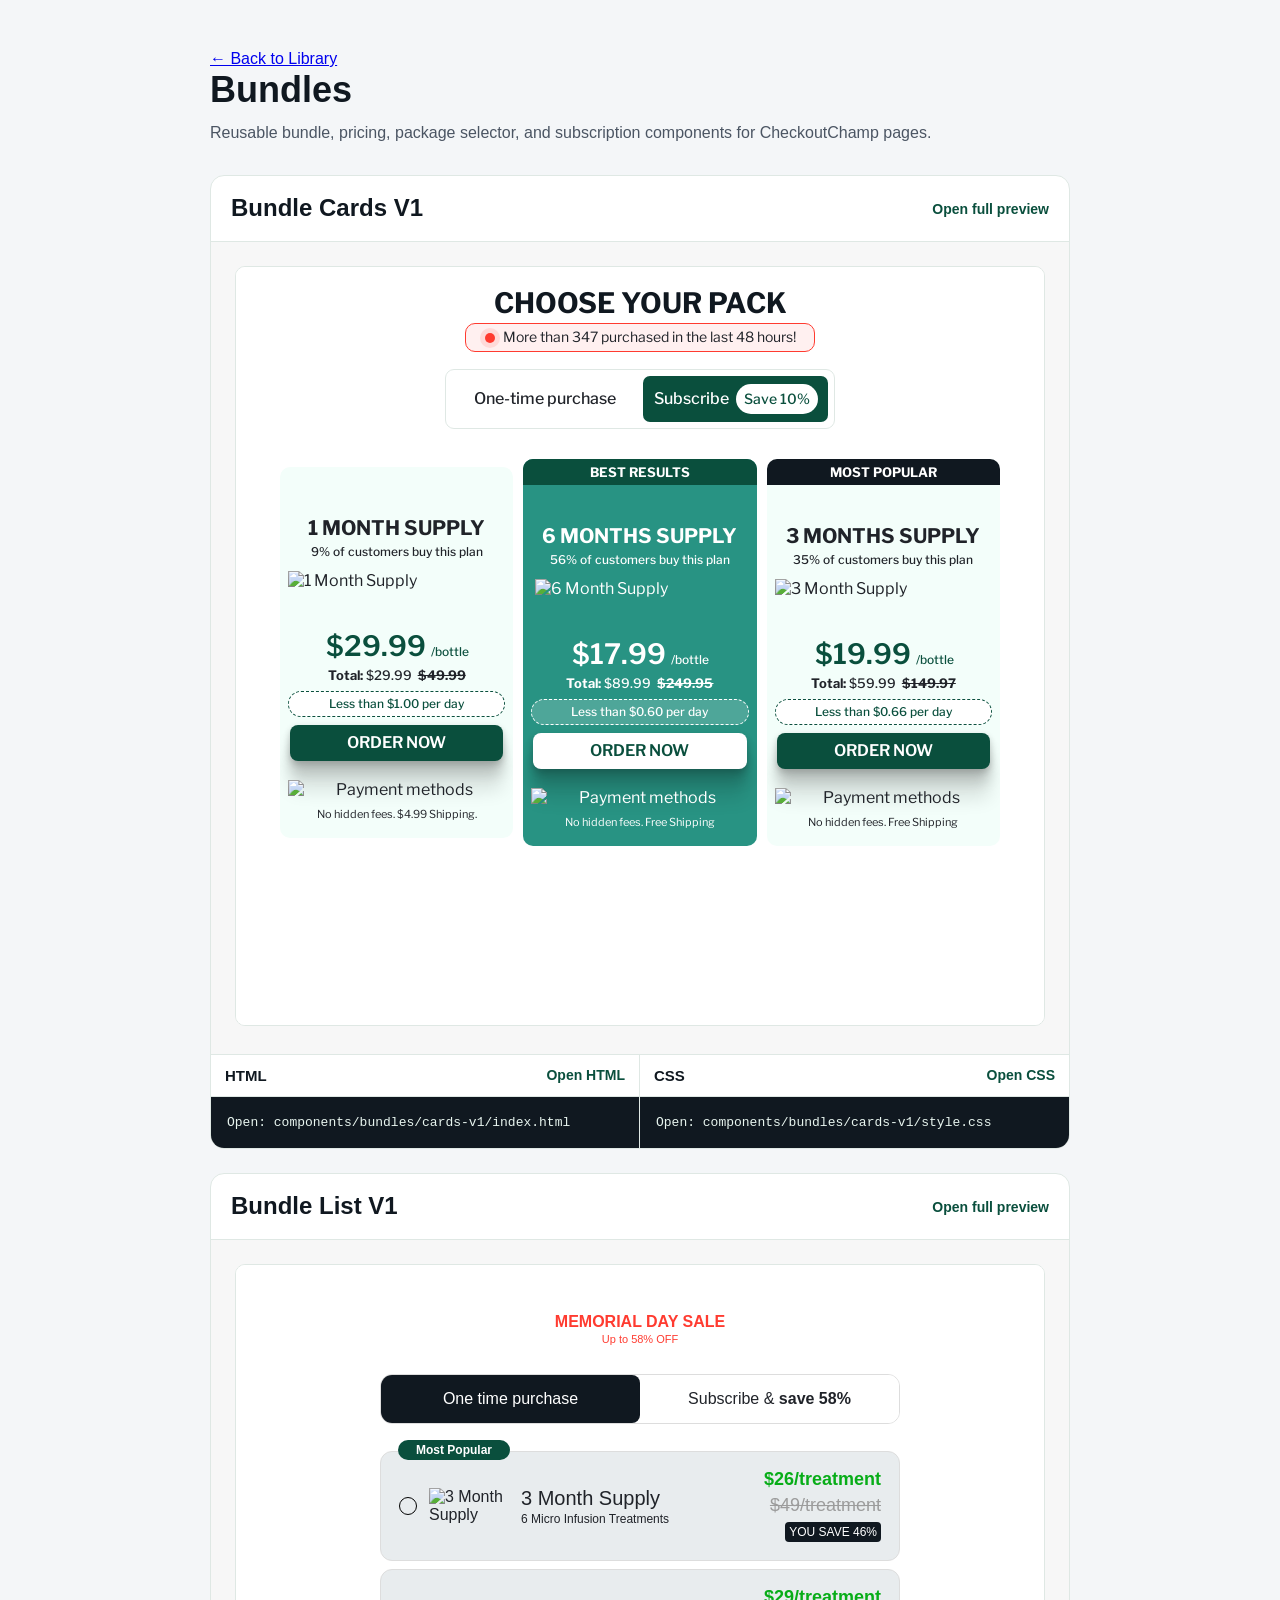
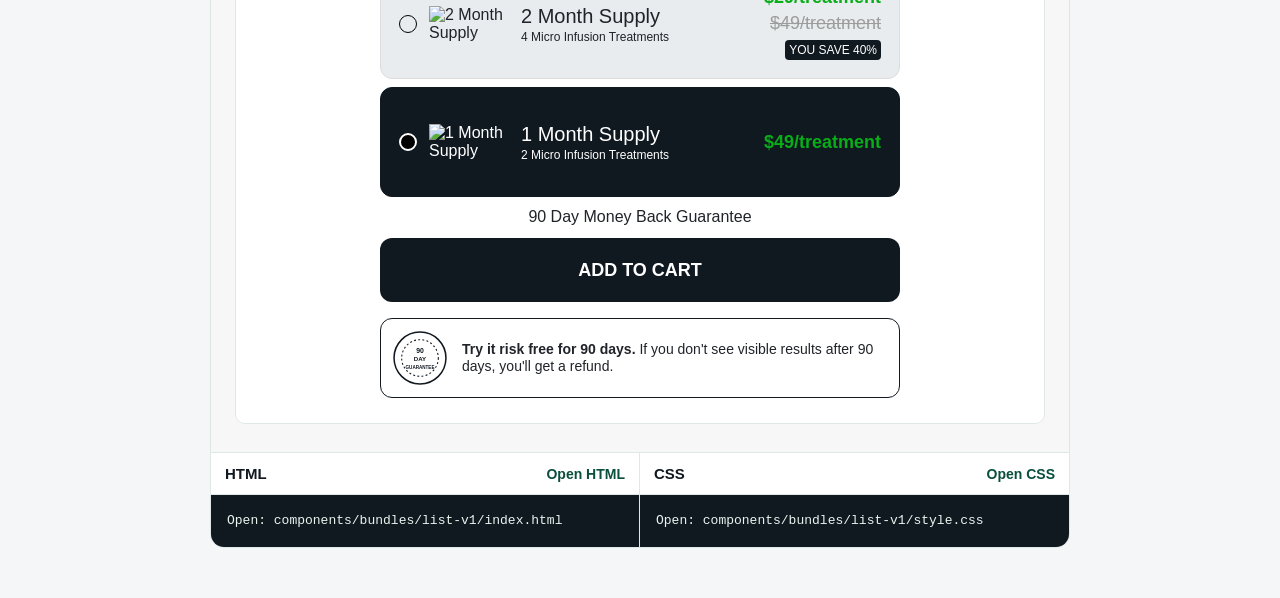
==== components/bundles/index.html @ 63673287 "Add bundles category page" ====
<!DOCTYPE html>
<html lang="en">
<head>
  <meta charset="UTF-8" />
  <meta name="viewport" content="width=device-width, initial-scale=1.0" />

  <title>Bundles | CheckoutChamp Section Library</title>

  <link rel="stylesheet" href="../../global/base.css" />
  <link rel="stylesheet" href="../../global/preview.css" />
  <link rel="stylesheet" href="../../palettes/palette-01.css" />

  <style>
    .component-preview__iframe {
      width: 100%;
      min-height: 760px;
      border: 1px solid #dfe8e4;
      border-radius: 10px;
      background: #ffffff;
    }

    @media screen and (max-width: 767px) {
      .component-preview__iframe {
        min-height: 820px;
      }
    }
  </style>
</head>

<body>
  <main class="library">
    <header class="library__header">
      <a class="library-back" href="../../index.html">← Back to Library</a>
      <h1>Bundles</h1>
      <p>Reusable bundle, pricing, package selector, and subscription components for CheckoutChamp pages.</p>
    </header>

    <section class="component-preview">
      <div class="component-preview__head">
        <h2>Bundle Cards V1</h2>
        <a class="component-preview__open" href="./cards-v1/">Open full preview</a>
      </div>

      <div class="component-preview__render">
        <iframe
          class="component-preview__iframe"
          src="./cards-v1/"
          title="Bundle Cards V1 Preview"
        ></iframe>
      </div>

      <div class="component-code-grid">
        <div class="component-code-box">
          <div class="component-code-box__top">
            <h3>HTML</h3>
            <a class="component-preview__open" href="./cards-v1/index.html" target="_blank">Open HTML</a>
          </div>

          <pre><code>Open: components/bundles/cards-v1/index.html</code></pre>
        </div>

        <div class="component-code-box">
          <div class="component-code-box__top">
            <h3>CSS</h3>
            <a class="component-preview__open" href="./cards-v1/style.css" target="_blank">Open CSS</a>
          </div>

          <pre><code>Open: components/bundles/cards-v1/style.css</code></pre>
        </div>
      </div>
    </section>

    <section class="component-preview">
      <div class="component-preview__head">
        <h2>Bundle List V1</h2>
        <a class="component-preview__open" href="./list-v1/">Open full preview</a>
      </div>

      <div class="component-preview__render">
        <iframe
          class="component-preview__iframe"
          src="./list-v1/"
          title="Bundle List V1 Preview"
        ></iframe>
      </div>

      <div class="component-code-grid">
        <div class="component-code-box">
          <div class="component-code-box__top">
            <h3>HTML</h3>
            <a class="component-preview__open" href="./list-v1/index.html" target="_blank">Open HTML</a>
          </div>

          <pre><code>Open: components/bundles/list-v1/index.html</code></pre>
        </div>

        <div class="component-code-box">
          <div class="component-code-box__top">
            <h3>CSS</h3>
            <a class="component-preview__open" href="./list-v1/style.css" target="_blank">Open CSS</a>
          </div>

          <pre><code>Open: components/bundles/list-v1/style.css</code></pre>
        </div>
      </div>
    </section>
  </main>

  <script src="../../global/preview.js"></script>
</body>
</html>
---- global/base.css ----
:root {
  --coc-font-main: "Libre Franklin", Arial, sans-serif;
  --coc-font-secondary: "DM Sans", Arial, sans-serif;

  --coc-color-primary: #0a4f3d;
  --coc-color-secondary: #f3fefa;
  --coc-color-accent: #289383;

  --coc-color-text: #202329;
  --coc-color-heading: #101820;
  --coc-color-muted: #4b5563;
  --coc-color-border: #dfe8e4;

  --coc-color-white: #ffffff;
  --coc-color-black: #000000;
  --coc-color-off-white: #f8fffc;
  --coc-color-danger: #ff3b30;
  --coc-color-success: #08ad18;

  --coc-page-bg: var(--coc-color-white);
  --coc-section-bg: var(--coc-color-secondary);
  --coc-card-bg: var(--coc-color-white);

  --coc-btn-bg: var(--coc-color-primary);
  --coc-btn-text: var(--coc-color-white);

  --coc-container: 1200px;

  --coc-radius-sm: 8px;
  --coc-radius-md: 12px;
  --coc-radius-lg: 16px;
}

* {
  box-sizing: border-box;
}

html,
body {
  width: 100%;
  margin: 0;
  padding: 0;
}

body {
  font-family: var(--coc-font-main);
  color: var(--coc-color-text);
  background: var(--coc-page-bg);
}

img,
video,
svg {
  max-width: 100%;
}

img,
video {
  display: block;
  height: auto;
}

button,
input,
select,
textarea {
  font-family: inherit;
}

button {
  cursor: pointer;
}

.coc-container {
  width: 100%;
  max-width: var(--coc-container);
  margin: 0 auto;
  padding: 0 20px;
}
---- global/preview.css ----
* {
  box-sizing: border-box;
}

body {
  margin: 0;
  background: #f4f6f8;
  color: #101820;
  font-family: Arial, sans-serif;
}

.library {
  width: 100%;
  max-width: 900px;
  margin: 0 auto;
  padding: 50px 20px;
}

.library__header {
  margin-bottom: 30px;
}

.library h1 {
  font-size: 36px;
  line-height: 1.2;
  margin: 0 0 10px;
}

.library p {
  font-size: 16px;
  line-height: 1.5;
  color: #4b5563;
  margin: 0;
}

.library-group {
  background: #ffffff;
  border: 1px solid #dfe8e4;
  border-radius: 14px;
  padding: 24px;
}

.library-group h2 {
  font-size: 24px;
  margin: 0 0 18px;
}

.library-card {
  display: block;
  border: 1px solid #dfe8e4;
  border-radius: 10px;
  background: #ffffff;
  color: #0a4f3d;
  text-decoration: none;
  margin-bottom: 12px;
  padding: 16px;
}

.library-card:hover {
  background: #f3fefa;
}

.library-card strong {
  display: block;
  font-size: 18px;
  font-weight: 700;
}

.library-card span {
  display: block;
  color: #4b5563;
  font-size: 14px;
  font-weight: 400;
  margin-top: 4px;
}


---

## Add this to bottom of `global/preview.css`

```css
.library-back {
  display: inline-block;
  color: #0a4f3d;
  font-size: 14px;
  font-weight: 700;
  text-decoration: none;
  margin-bottom: 16px;
}

.component-preview {
  width: 100%;
  background: #ffffff;
  border: 1px solid #dfe8e4;
  border-radius: 14px;
  margin-top: 24px;
  overflow: hidden;
}

.component-preview__head {
  display: flex;
  align-items: center;
  justify-content: space-between;
  gap: 16px;
  border-bottom: 1px solid #dfe8e4;
  padding: 18px 20px;
}

.component-preview__head h2 {
  margin: 0;
  color: #101820;
  font-size: 24px;
  font-weight: 700;
  line-height: 120%;
}

.component-preview__open {
  color: #0a4f3d;
  font-size: 14px;
  font-weight: 700;
  text-decoration: none;
}

.component-preview__render {
  width: 100%;
  background: #f7f7f7;
  padding: 24px;
}

.component-code-grid {
  display: grid;
  grid-template-columns: 1fr 1fr;
  gap: 0;
  border-top: 1px solid #dfe8e4;
}

.component-code-box {
  min-width: 0;
  border-right: 1px solid #dfe8e4;
  background: #101820;
}

.component-code-box:last-child {
  border-right: 0;
}

.component-code-box__top {
  display: flex;
  align-items: center;
  justify-content: space-between;
  gap: 16px;
  background: #ffffff;
  border-bottom: 1px solid #dfe8e4;
  padding: 12px 14px;
}

.component-code-box__top h3 {
  margin: 0;
  color: #101820;
  font-size: 15px;
  font-weight: 700;
}

.copy-code-btn {
  border: 0;
  border-radius: 6px;
  background: #0a4f3d;
  color: #ffffff;
  font-size: 13px;
  font-weight: 700;
  padding: 8px 10px;
  cursor: pointer;
}

.component-code-box pre {
  max-height: 420px;
  overflow: auto;
  margin: 0;
  padding: 16px;
}

.component-code-box code {
  color: #e8f5ef;
  font-family: Consolas, Monaco, "Courier New", monospace;
  font-size: 13px;
  line-height: 1.5;
  white-space: pre;
}

@media screen and (max-width: 767px) {
  .component-preview__head {
    align-items: flex-start;
    flex-direction: column;
  }

  .component-preview__render {
    padding: 16px;
  }

  .component-code-grid {
    grid-template-columns: 1fr;
  }

  .component-code-box {
    border-right: 0;
    border-bottom: 1px solid #dfe8e4;
  }

  .component-code-box:last-child {
    border-bottom: 0;
  }
}
---- palettes/palette-01.css ----
:root {
  --coc-font-main: Arial, sans-serif;
  --coc-font-secondary: Arial, sans-serif;

  --coc-color-primary: #101820;
  --coc-color-secondary: #f7f7f7;
  --coc-color-accent: #0a4f3d;

  --coc-color-text: #202329;
  --coc-color-heading: #101820;
  --coc-color-muted: #4b5563;
  --coc-color-border: #dddddd;

  --coc-color-white: #ffffff;
  --coc-color-black: #000000;
  --coc-color-off-white: #f8f8f8;
  --coc-color-danger: #ff3b30;
  --coc-color-success: #08ad18;

  --coc-page-bg: #ffffff;
  --coc-section-bg: #f7f7f7;
  --coc-card-bg: #ffffff;

  --coc-btn-bg: #101820;
  --coc-btn-text: #ffffff;

  --coc-color-notice-bg: rgba(255, 254, 221, 1);
}
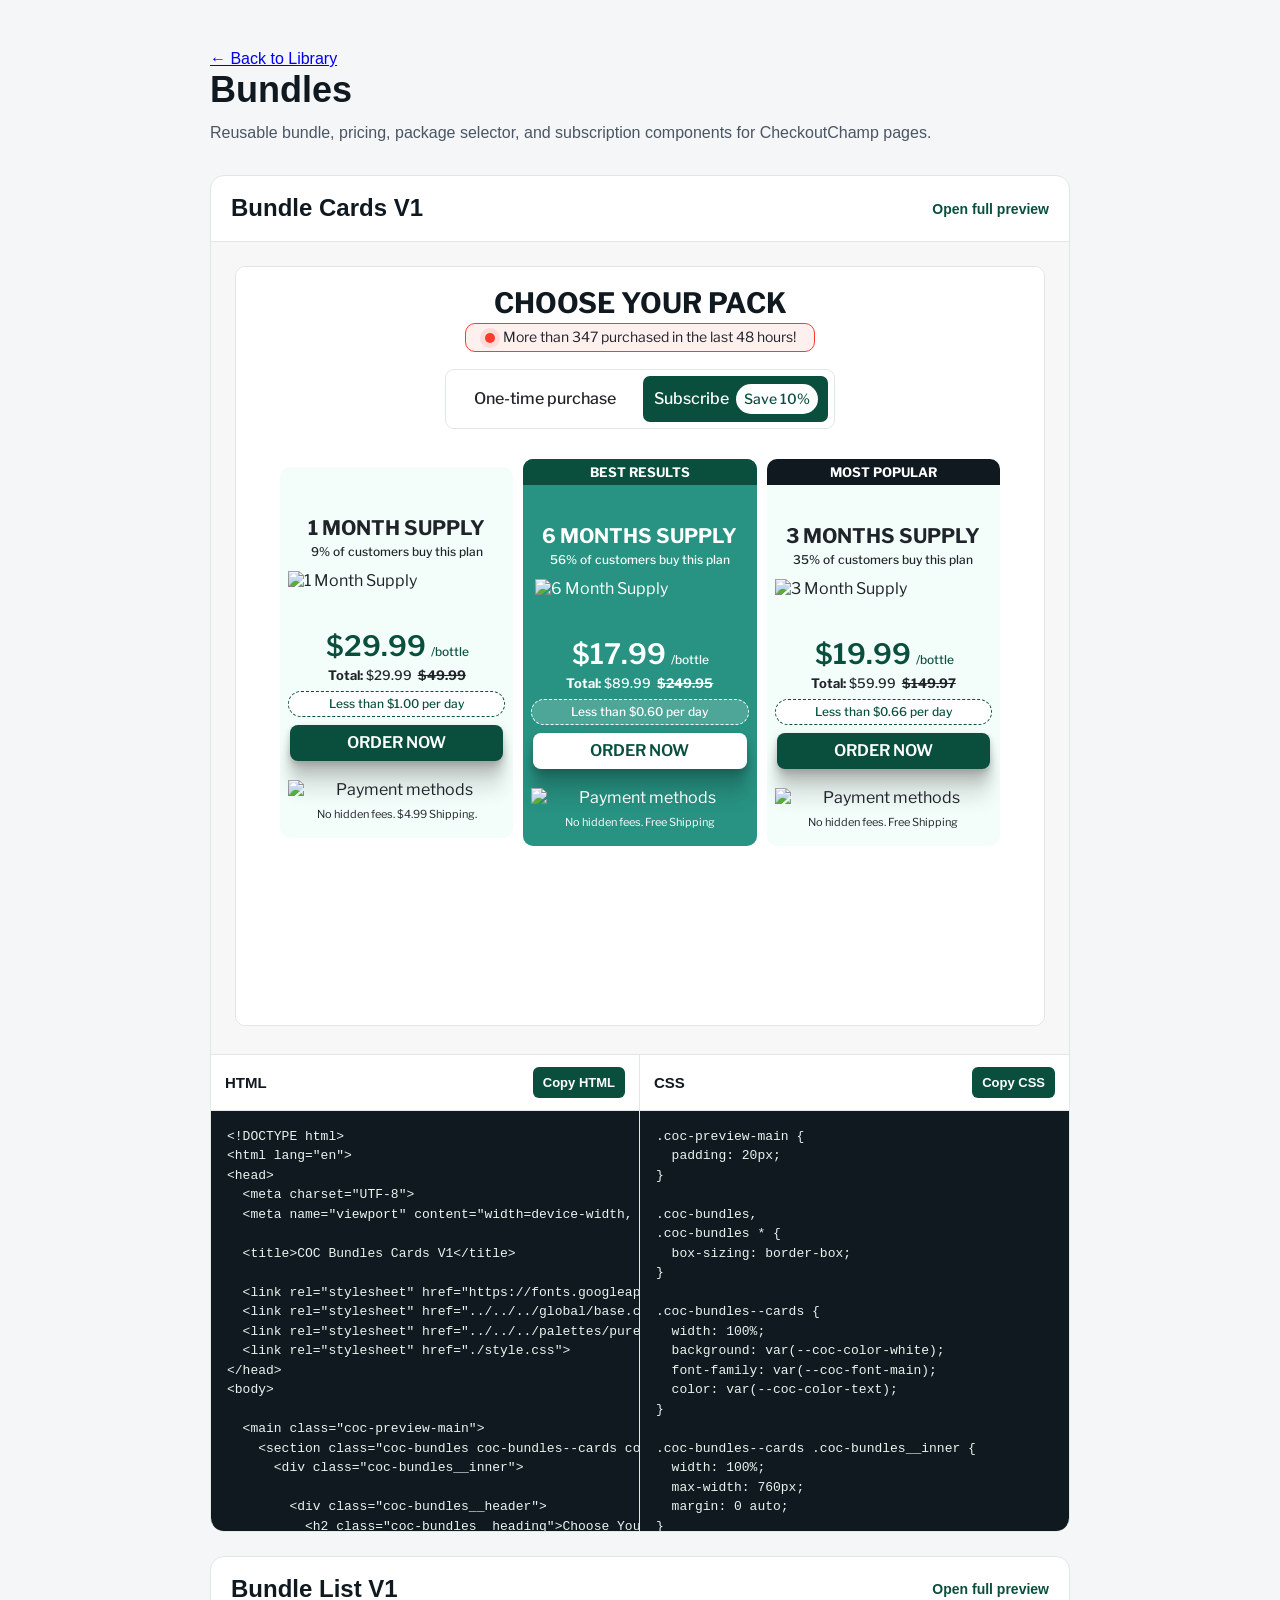
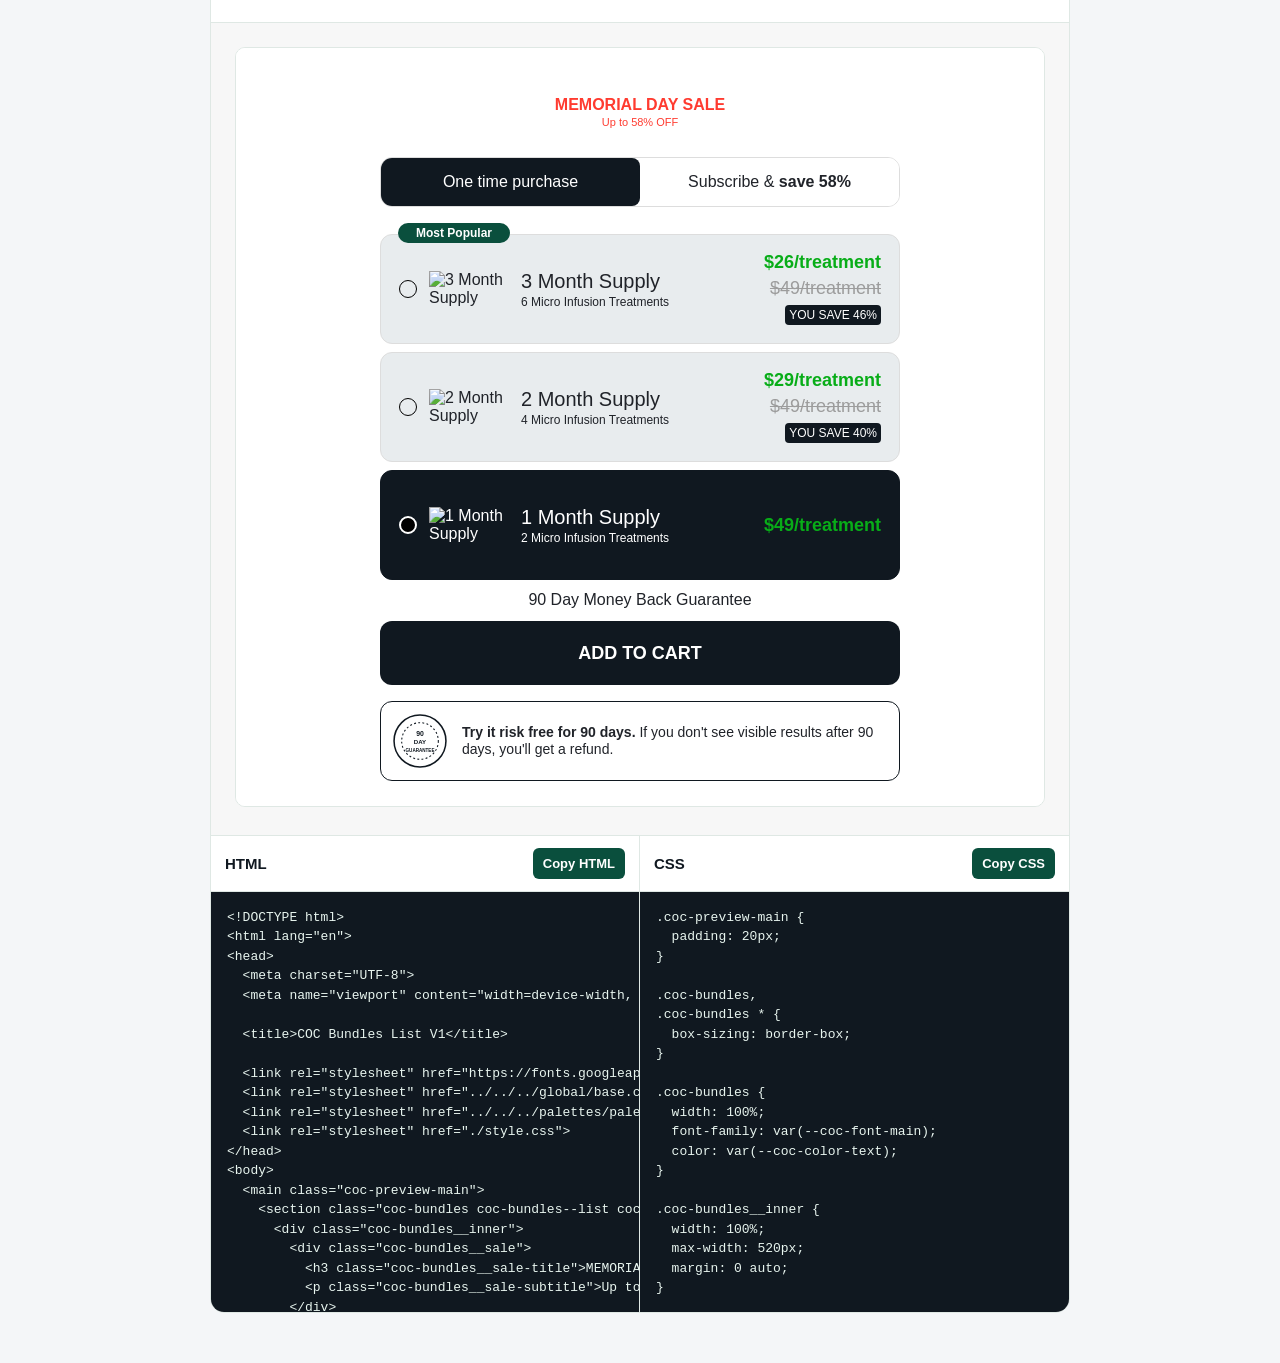
==== commit 34d4bab2: "Load component code into preview pages" ====
--- a/components/bundles/index.html
+++ b/components/bundles/index.html
@@ -49,25 +49,29 @@
         ></iframe>
       </div>
 
-      <div class="component-code-grid">
-        <div class="component-code-box">
-          <div class="component-code-box__top">
-            <h3>HTML</h3>
-            <a class="component-preview__open" href="./cards-v1/index.html" target="_blank">Open HTML</a>
-          </div>
+  <div class="component-code-grid">
+  <div class="component-code-box">
+    <div class="component-code-box__top">
+      <h3>HTML</h3>
+      <button type="button" class="copy-code-btn" data-copy-target="bundle-cards-v1-html">
+        Copy HTML
+      </button>
+    </div>
 
-          <pre><code>Open: components/bundles/cards-v1/index.html</code></pre>
-        </div>
+    <pre><code id="bundle-cards-v1-html" data-code-src="./cards-v1/index.html">Loading HTML...</code></pre>
+  </div>
 
-        <div class="component-code-box">
-          <div class="component-code-box__top">
-            <h3>CSS</h3>
-            <a class="component-preview__open" href="./cards-v1/style.css" target="_blank">Open CSS</a>
-          </div>
+  <div class="component-code-box">
+    <div class="component-code-box__top">
+      <h3>CSS</h3>
+      <button type="button" class="copy-code-btn" data-copy-target="bundle-cards-v1-css">
+        Copy CSS
+      </button>
+    </div>
 
-          <pre><code>Open: components/bundles/cards-v1/style.css</code></pre>
-        </div>
-      </div>
+    <pre><code id="bundle-cards-v1-css" data-code-src="./cards-v1/style.css">Loading CSS...</code></pre>
+  </div>
+</div>
     </section>
 
     <section class="component-preview">
@@ -84,25 +88,29 @@
         ></iframe>
       </div>
 
-      <div class="component-code-grid">
-        <div class="component-code-box">
-          <div class="component-code-box__top">
-            <h3>HTML</h3>
-            <a class="component-preview__open" href="./list-v1/index.html" target="_blank">Open HTML</a>
-          </div>
+<div class="component-code-grid">
+  <div class="component-code-box">
+    <div class="component-code-box__top">
+      <h3>HTML</h3>
+      <button type="button" class="copy-code-btn" data-copy-target="bundle-list-v1-html">
+        Copy HTML
+      </button>
+    </div>
 
-          <pre><code>Open: components/bundles/list-v1/index.html</code></pre>
-        </div>
+    <pre><code id="bundle-list-v1-html" data-code-src="./list-v1/index.html">Loading HTML...</code></pre>
+  </div>
 
-        <div class="component-code-box">
-          <div class="component-code-box__top">
-            <h3>CSS</h3>
-            <a class="component-preview__open" href="./list-v1/style.css" target="_blank">Open CSS</a>
-          </div>
+  <div class="component-code-box">
+    <div class="component-code-box__top">
+      <h3>CSS</h3>
+      <button type="button" class="copy-code-btn" data-copy-target="bundle-list-v1-css">
+        Copy CSS
+      </button>
+    </div>
 
-          <pre><code>Open: components/bundles/list-v1/style.css</code></pre>
-        </div>
-      </div>
+    <pre><code id="bundle-list-v1-css" data-code-src="./list-v1/style.css">Loading CSS...</code></pre>
+  </div>
+</div>
     </section>
   </main>
 
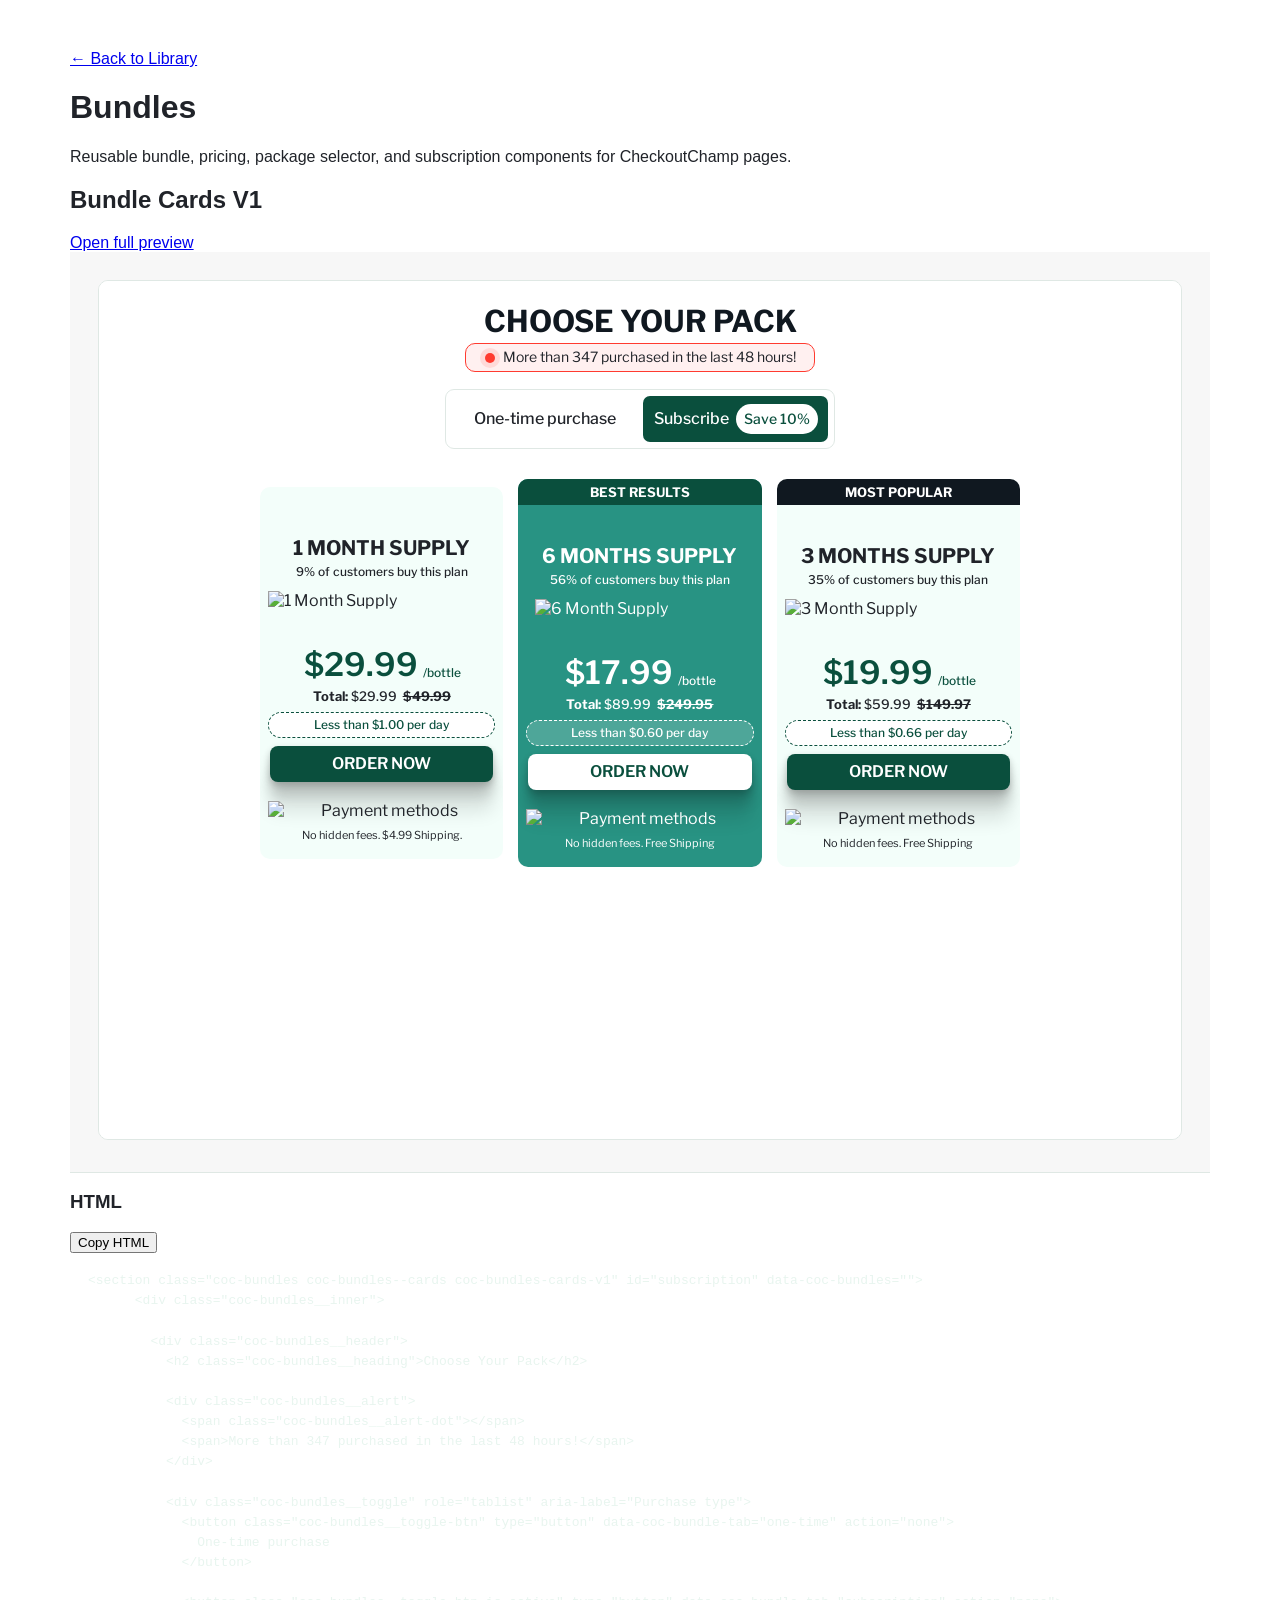
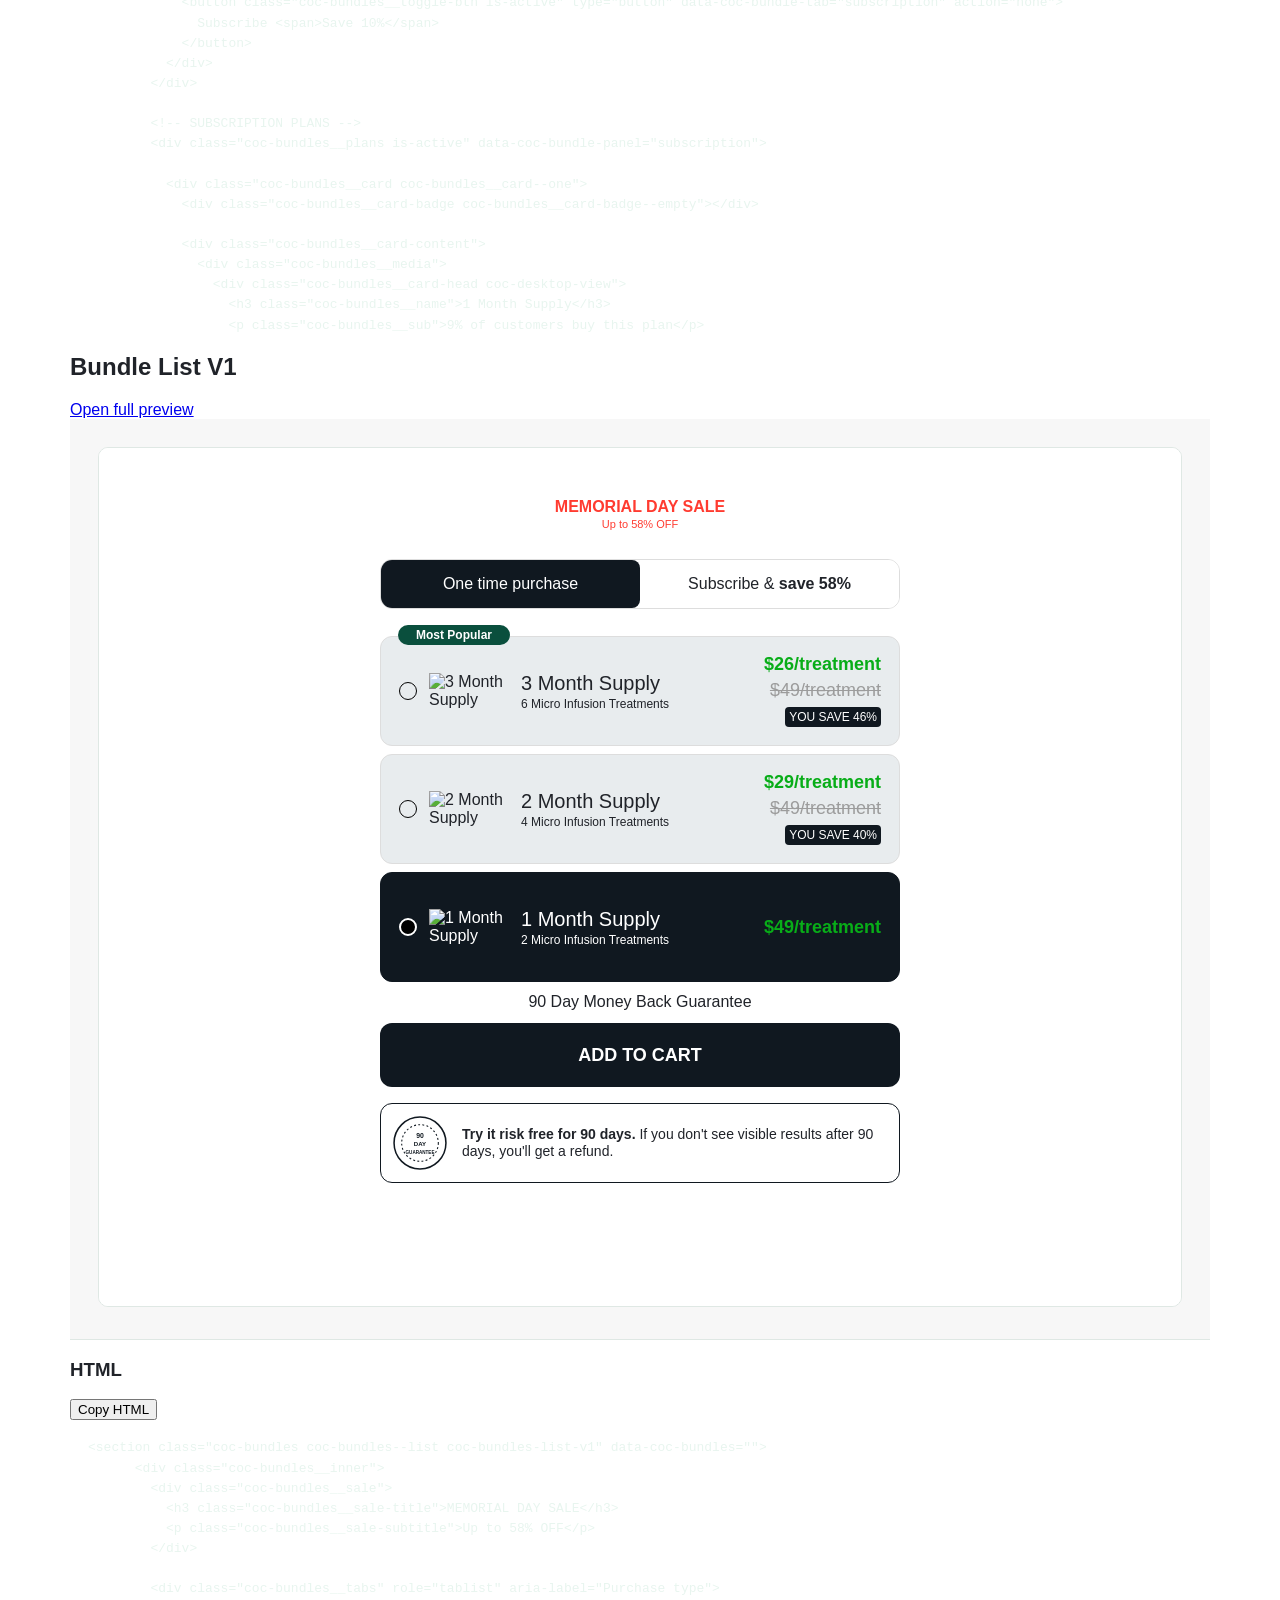
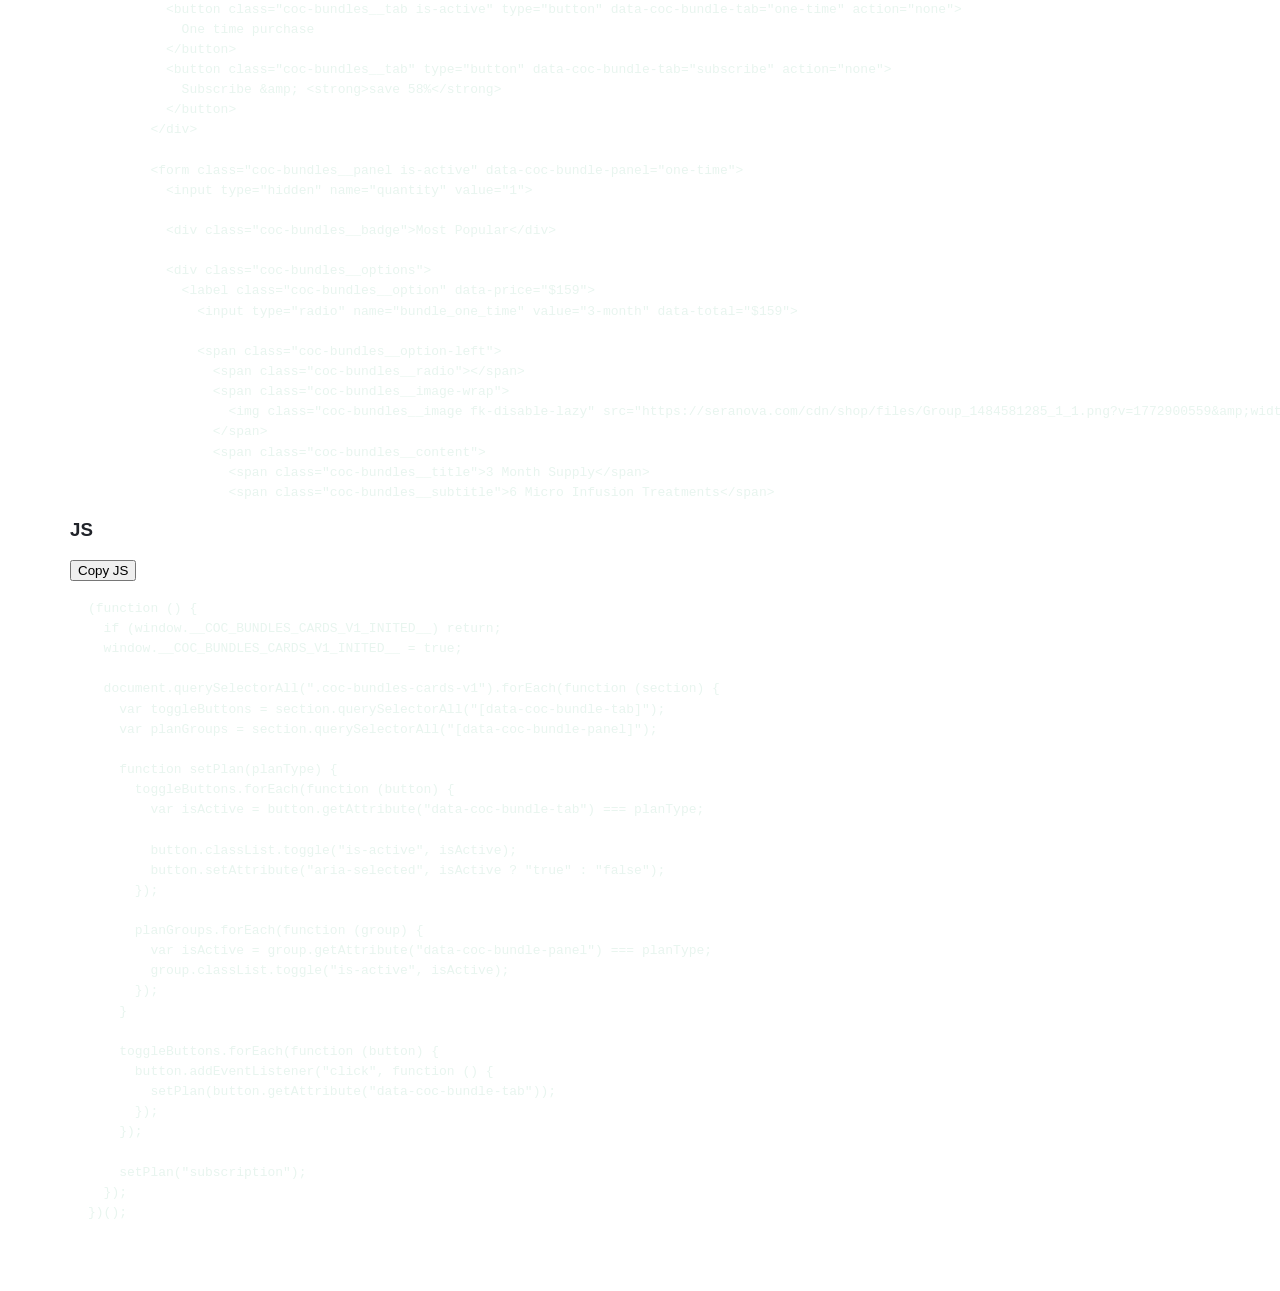
==== commit 19ad810a: "Improve preview code copy blocks" ====
--- a/components/bundles/index.html
+++ b/components/bundles/index.html
@@ -1,55 +1,47 @@
 <!DOCTYPE html>
 <html lang="en">
+
 <head>
-  <meta charset="UTF-8" />
-  <meta name="viewport" content="width=device-width, initial-scale=1.0" />
+    <meta charset="UTF-8" />
+    <meta name="viewport" content="width=device-width, initial-scale=1.0" />
 
-  <title>Bundles | CheckoutChamp Section Library</title>
+    <title>Bundles | CheckoutChamp Section Library</title>
 
-  <link rel="stylesheet" href="../../global/base.css" />
-  <link rel="stylesheet" href="../../global/preview.css" />
-  <link rel="stylesheet" href="../../palettes/palette-01.css" />
+    <link rel="stylesheet" href="../../global/base.css" />
+    <link rel="stylesheet" href="../../global/preview.css" />
+    <link rel="stylesheet" href="../../palettes/palette-01.css" />
 
-  <style>
-    .component-preview__iframe {
-      width: 100%;
-      min-height: 760px;
-      border: 1px solid #dfe8e4;
-      border-radius: 10px;
-      background: #ffffff;
-    }
+    <style>
+      .component-code-grid.component-code-grid--three {
+  grid-template-columns: repeat(3, minmax(0, 1fr));
+}
 
-    @media screen and (max-width: 767px) {
-      .component-preview__iframe {
-        min-height: 820px;
-      }
-    }
-  </style>
+@media screen and (max-width: 1023px) {
+  .component-code-grid.component-code-grid--three {
+    grid-template-columns: 1fr;
+  }
+}
+    </style>
 </head>
 
 <body>
-  <main class="library">
-    <header class="library__header">
-      <a class="library-back" href="../../index.html">← Back to Library</a>
-      <h1>Bundles</h1>
-      <p>Reusable bundle, pricing, package selector, and subscription components for CheckoutChamp pages.</p>
-    </header>
+    <main class="library">
+        <header class="library__header">
+            <a class="library-back" href="../../index.html">← Back to Library</a>
+            <h1>Bundles</h1>
+            <p>Reusable bundle, pricing, package selector, and subscription components for CheckoutChamp pages.</p>
+        </header>
 
-    <section class="component-preview">
-      <div class="component-preview__head">
-        <h2>Bundle Cards V1</h2>
-        <a class="component-preview__open" href="./cards-v1/">Open full preview</a>
-      </div>
+        <section class="component-preview">
+            <div class="component-preview__head">
+                <h2>Bundle Cards V1</h2>
+                <a class="component-preview__open" href="./cards-v1/">Open full preview</a>
+            </div>
 
-      <div class="component-preview__render">
-        <iframe
-          class="component-preview__iframe"
-          src="./cards-v1/"
-          title="Bundle Cards V1 Preview"
-        ></iframe>
-      </div>
-
-  <div class="component-code-grid">
+            <div class="component-preview__render">
+                <iframe class="component-preview__iframe" src="./cards-v1/" title="Bundle Cards V1 Preview"></iframe>
+            </div>
+<div class="component-code-grid">
   <div class="component-code-box">
     <div class="component-code-box__top">
       <h3>HTML</h3>
@@ -58,7 +50,11 @@
       </button>
     </div>
 
-    <pre><code id="bundle-cards-v1-html" data-code-src="./cards-v1/index.html">Loading HTML...</code></pre>
+    <pre><code
+      id="bundle-cards-v1-html"
+      data-code-src="./cards-v1/index.html"
+      data-code-selector=".coc-bundles"
+    >Loading HTML...</code></pre>
   </div>
 
   <div class="component-code-box">
@@ -69,24 +65,23 @@
       </button>
     </div>
 
-    <pre><code id="bundle-cards-v1-css" data-code-src="./cards-v1/style.css">Loading CSS...</code></pre>
+    <pre><code
+      id="bundle-cards-v1-css"
+      data-code-src="./cards-v1/style.css"
+    >Loading CSS...</code></pre>
   </div>
 </div>
-    </section>
+        </section>
 
-    <section class="component-preview">
-      <div class="component-preview__head">
-        <h2>Bundle List V1</h2>
-        <a class="component-preview__open" href="./list-v1/">Open full preview</a>
-      </div>
+        <section class="component-preview">
+            <div class="component-preview__head">
+                <h2>Bundle List V1</h2>
+                <a class="component-preview__open" href="./list-v1/">Open full preview</a>
+            </div>
 
-      <div class="component-preview__render">
-        <iframe
-          class="component-preview__iframe"
-          src="./list-v1/"
-          title="Bundle List V1 Preview"
-        ></iframe>
-      </div>
+            <div class="component-preview__render">
+                <iframe class="component-preview__iframe" src="./list-v1/" title="Bundle List V1 Preview"></iframe>
+            </div>
 
 <div class="component-code-grid">
   <div class="component-code-box">
@@ -97,7 +92,11 @@
       </button>
     </div>
 
-    <pre><code id="bundle-list-v1-html" data-code-src="./list-v1/index.html">Loading HTML...</code></pre>
+    <pre><code
+      id="bundle-list-v1-html"
+      data-code-src="./list-v1/index.html"
+      data-code-selector=".coc-bundles"
+    >Loading HTML...</code></pre>
   </div>
 
   <div class="component-code-box">
@@ -108,12 +107,29 @@
       </button>
     </div>
 
-    <pre><code id="bundle-list-v1-css" data-code-src="./list-v1/style.css">Loading CSS...</code></pre>
+    <pre><code
+      id="bundle-list-v1-css"
+      data-code-src="./list-v1/style.css"
+    >Loading CSS...</code></pre>
   </div>
+  <div class="component-code-box">
+  <div class="component-code-box__top">
+    <h3>JS</h3>
+    <button type="button" class="copy-code-btn" data-copy-target="bundle-cards-v1-js">
+      Copy JS
+    </button>
+  </div>
+
+  <pre><code
+    id="bundle-cards-v1-js"
+    data-code-src="./cards-v1/script.js"
+  >Loading JS...</code></pre>
 </div>
-    </section>
-  </main>
+</div>
+        </section>
+    </main>
 
-  <script src="../../global/preview.js"></script>
+    <script src="../../global/preview.js"></script>
 </body>
+
 </html>
--- a/global/preview.css
+++ b/global/preview.css
@@ -1,131 +1,27 @@
-* {
-  box-sizing: border-box;
-}
-
-body {
-  margin: 0;
-  background: #f4f6f8;
-  color: #101820;
-  font-family: Arial, sans-serif;
-}
-
 .library {
   width: 100%;
-  max-width: 900px;
+  max-width: 1180px;
   margin: 0 auto;
   padding: 50px 20px;
 }
 
-.library__header {
-  margin-bottom: 30px;
-}
-
-.library h1 {
-  font-size: 36px;
-  line-height: 1.2;
-  margin: 0 0 10px;
-}
-
-.library p {
-  font-size: 16px;
-  line-height: 1.5;
-  color: #4b5563;
-  margin: 0;
-}
-
-.library-group {
-  background: #ffffff;
-  border: 1px solid #dfe8e4;
-  border-radius: 14px;
-  padding: 24px;
-}
-
-.library-group h2 {
-  font-size: 24px;
-  margin: 0 0 18px;
-}
-
-.library-card {
-  display: block;
-  border: 1px solid #dfe8e4;
-  border-radius: 10px;
-  background: #ffffff;
-  color: #0a4f3d;
-  text-decoration: none;
-  margin-bottom: 12px;
-  padding: 16px;
-}
-
-.library-card:hover {
-  background: #f3fefa;
-}
-
-.library-card strong {
-  display: block;
-  font-size: 18px;
-  font-weight: 700;
-}
-
-.library-card span {
-  display: block;
-  color: #4b5563;
-  font-size: 14px;
-  font-weight: 400;
-  margin-top: 4px;
-}
-
-
----
-
-## Add this to bottom of `global/preview.css`
-
-```css
-.library-back {
-  display: inline-block;
-  color: #0a4f3d;
-  font-size: 14px;
-  font-weight: 700;
-  text-decoration: none;
-  margin-bottom: 16px;
-}
-
 .component-preview {
   width: 100%;
-  background: #ffffff;
-  border: 1px solid #dfe8e4;
-  border-radius: 14px;
-  margin-top: 24px;
-  overflow: hidden;
-}
-
-.component-preview__head {
-  display: flex;
-  align-items: center;
-  justify-content: space-between;
-  gap: 16px;
-  border-bottom: 1px solid #dfe8e4;
-  padding: 18px 20px;
-}
-
-.component-preview__head h2 {
-  margin: 0;
-  color: #101820;
-  font-size: 24px;
-  font-weight: 700;
-  line-height: 120%;
-}
-
-.component-preview__open {
-  color: #0a4f3d;
-  font-size: 14px;
-  font-weight: 700;
-  text-decoration: none;
+  max-width: 100%;
 }
 
 .component-preview__render {
   width: 100%;
   background: #f7f7f7;
-  padding: 24px;
+  padding: 28px;
+}
+
+.component-preview__iframe {
+  width: 100%;
+  min-height: 860px;
+  border: 1px solid #dfe8e4;
+  border-radius: 10px;
+  background: #ffffff;
 }
 
 .component-code-grid {
@@ -135,79 +31,41 @@
   border-top: 1px solid #dfe8e4;
 }
 
-.component-code-box {
-  min-width: 0;
-  border-right: 1px solid #dfe8e4;
-  background: #101820;
-}
-
-.component-code-box:last-child {
-  border-right: 0;
-}
-
-.component-code-box__top {
-  display: flex;
-  align-items: center;
-  justify-content: space-between;
-  gap: 16px;
-  background: #ffffff;
-  border-bottom: 1px solid #dfe8e4;
-  padding: 12px 14px;
-}
-
-.component-code-box__top h3 {
-  margin: 0;
-  color: #101820;
-  font-size: 15px;
-  font-weight: 700;
-}
-
-.copy-code-btn {
-  border: 0;
-  border-radius: 6px;
-  background: #0a4f3d;
-  color: #ffffff;
-  font-size: 13px;
-  font-weight: 700;
-  padding: 8px 10px;
-  cursor: pointer;
-}
-
 .component-code-box pre {
-  max-height: 420px;
+  max-height: 680px;
+  min-height: 520px;
   overflow: auto;
   margin: 0;
-  padding: 16px;
+  padding: 18px;
 }
 
 .component-code-box code {
   color: #e8f5ef;
   font-family: Consolas, Monaco, "Courier New", monospace;
   font-size: 13px;
-  line-height: 1.5;
+  line-height: 1.55;
   white-space: pre;
 }
 
 @media screen and (max-width: 767px) {
-  .component-preview__head {
-    align-items: flex-start;
-    flex-direction: column;
+  .library {
+    padding: 32px 14px;
   }
 
   .component-preview__render {
     padding: 16px;
   }
 
+  .component-preview__iframe {
+    min-height: 820px;
+  }
+
   .component-code-grid {
     grid-template-columns: 1fr;
   }
 
-  .component-code-box {
-    border-right: 0;
-    border-bottom: 1px solid #dfe8e4;
-  }
-
-  .component-code-box:last-child {
-    border-bottom: 0;
+  .component-code-box pre {
+    min-height: 420px;
+    max-height: 560px;
   }
 }
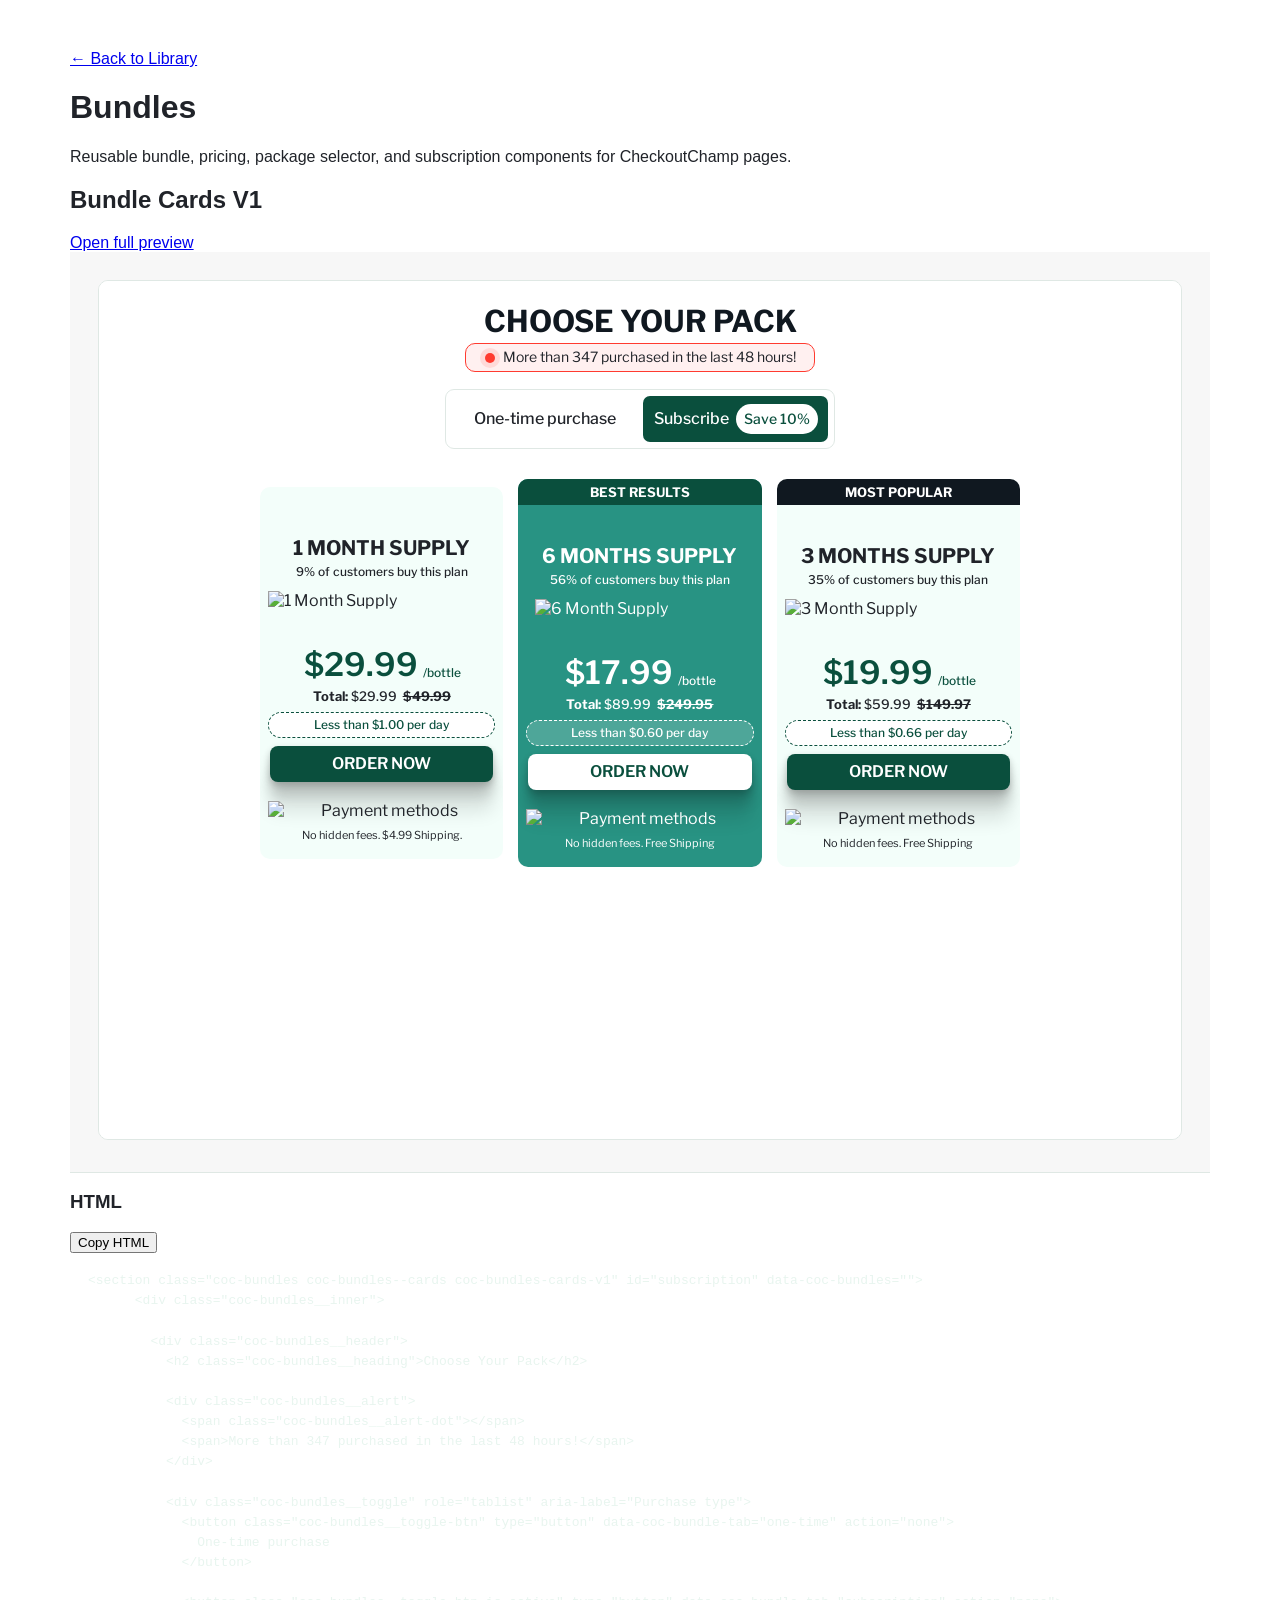
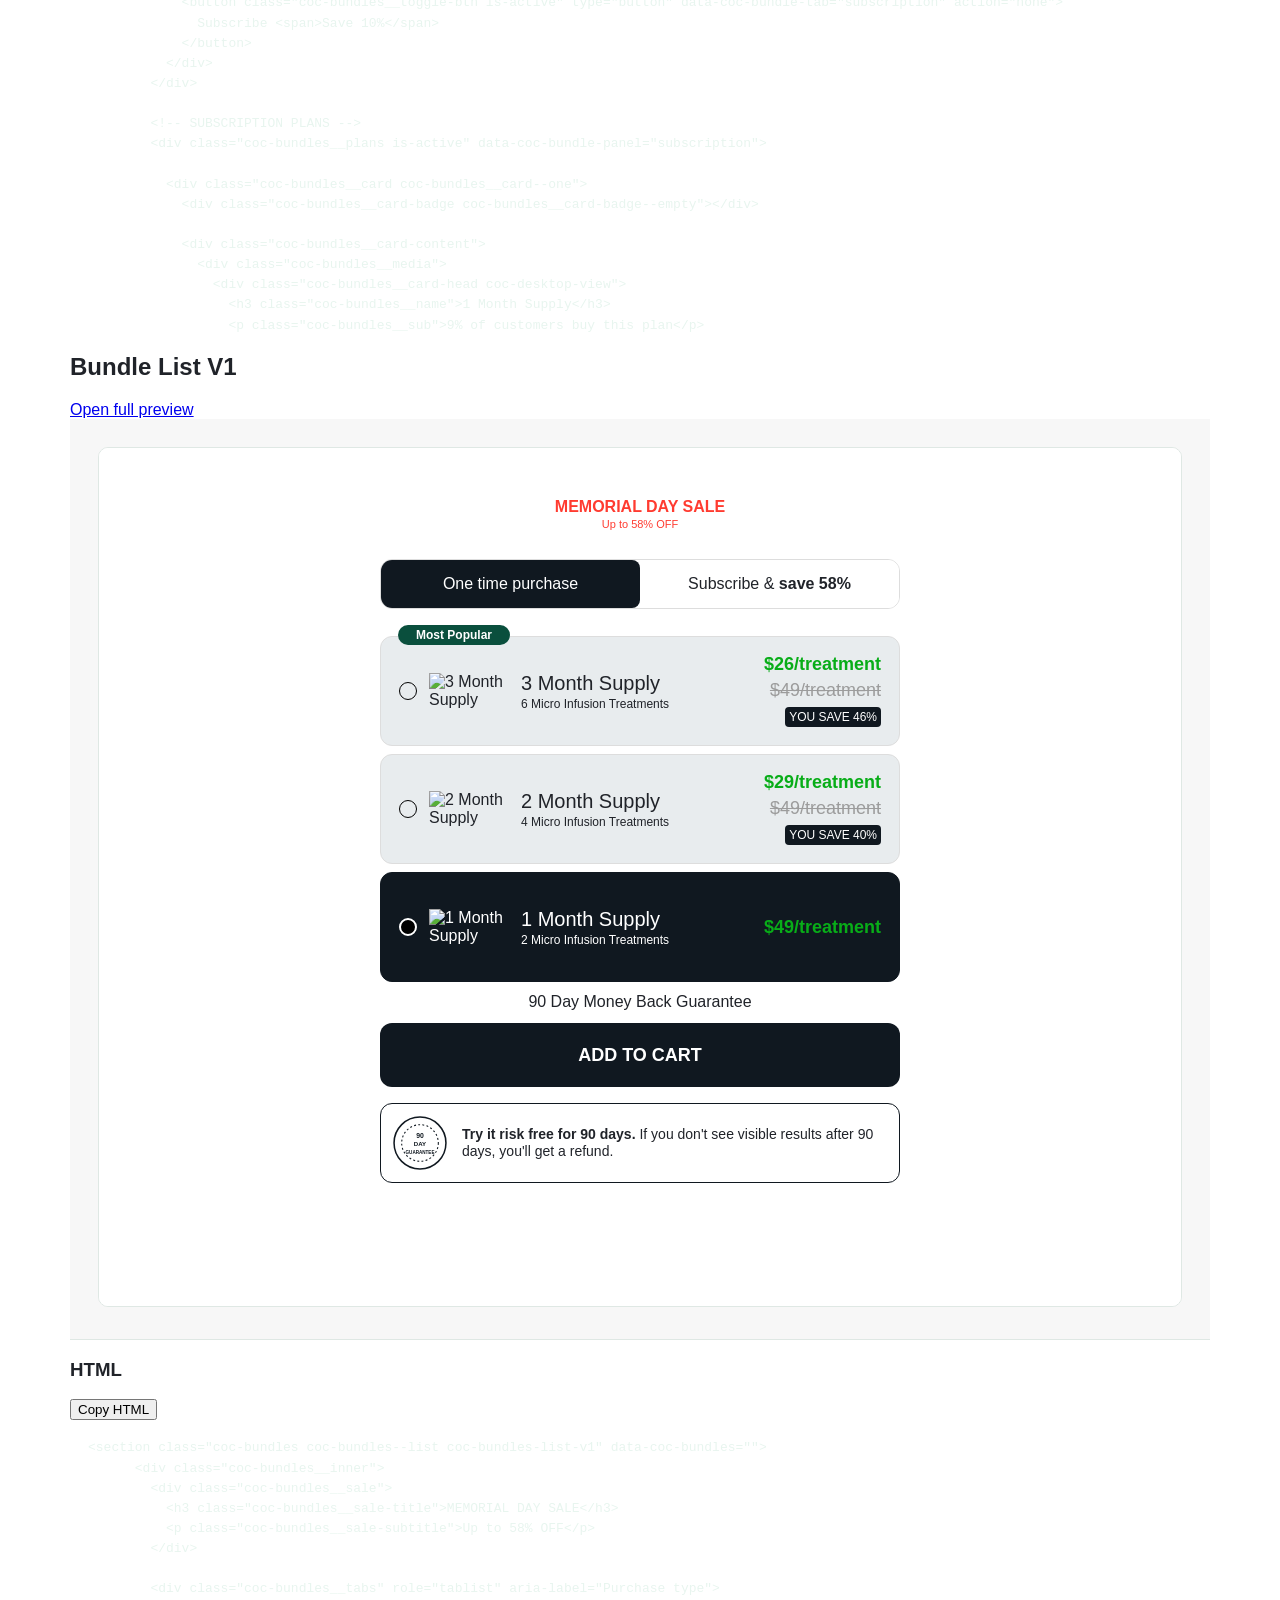
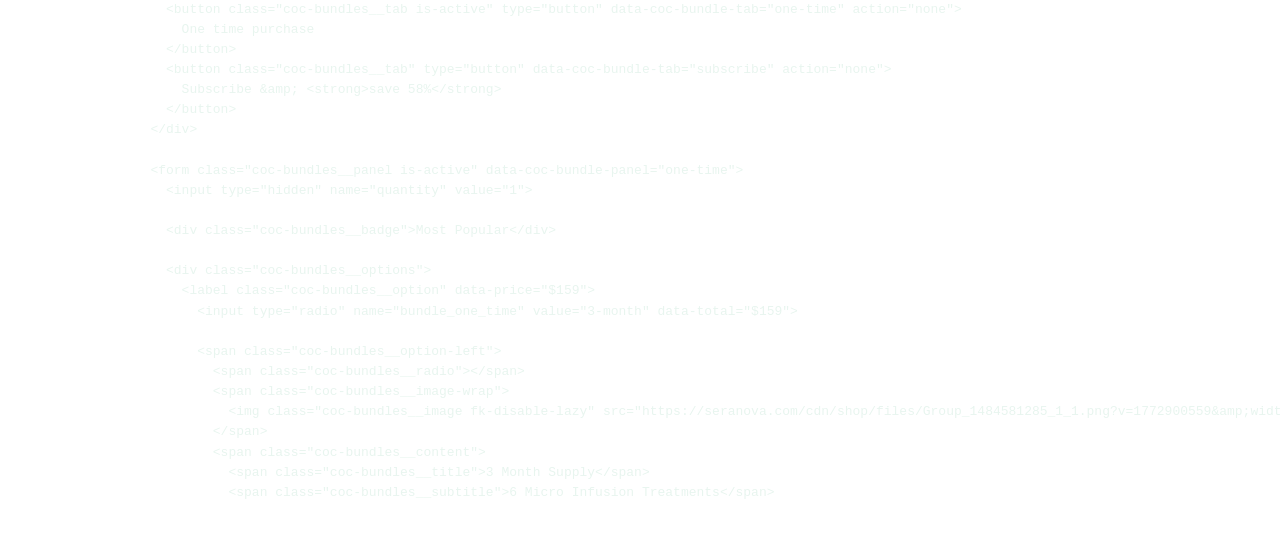
==== commit 9a71e406: "Improve preview code copy blocks" ====
--- a/components/bundles/index.html
+++ b/components/bundles/index.html
@@ -82,7 +82,6 @@
             <div class="component-preview__render">
                 <iframe class="component-preview__iframe" src="./list-v1/" title="Bundle List V1 Preview"></iframe>
             </div>
-
 <div class="component-code-grid">
   <div class="component-code-box">
     <div class="component-code-box__top">
@@ -112,19 +111,6 @@
       data-code-src="./list-v1/style.css"
     >Loading CSS...</code></pre>
   </div>
-  <div class="component-code-box">
-  <div class="component-code-box__top">
-    <h3>JS</h3>
-    <button type="button" class="copy-code-btn" data-copy-target="bundle-cards-v1-js">
-      Copy JS
-    </button>
-  </div>
-
-  <pre><code
-    id="bundle-cards-v1-js"
-    data-code-src="./cards-v1/script.js"
-  >Loading JS...</code></pre>
-</div>
 </div>
         </section>
     </main>
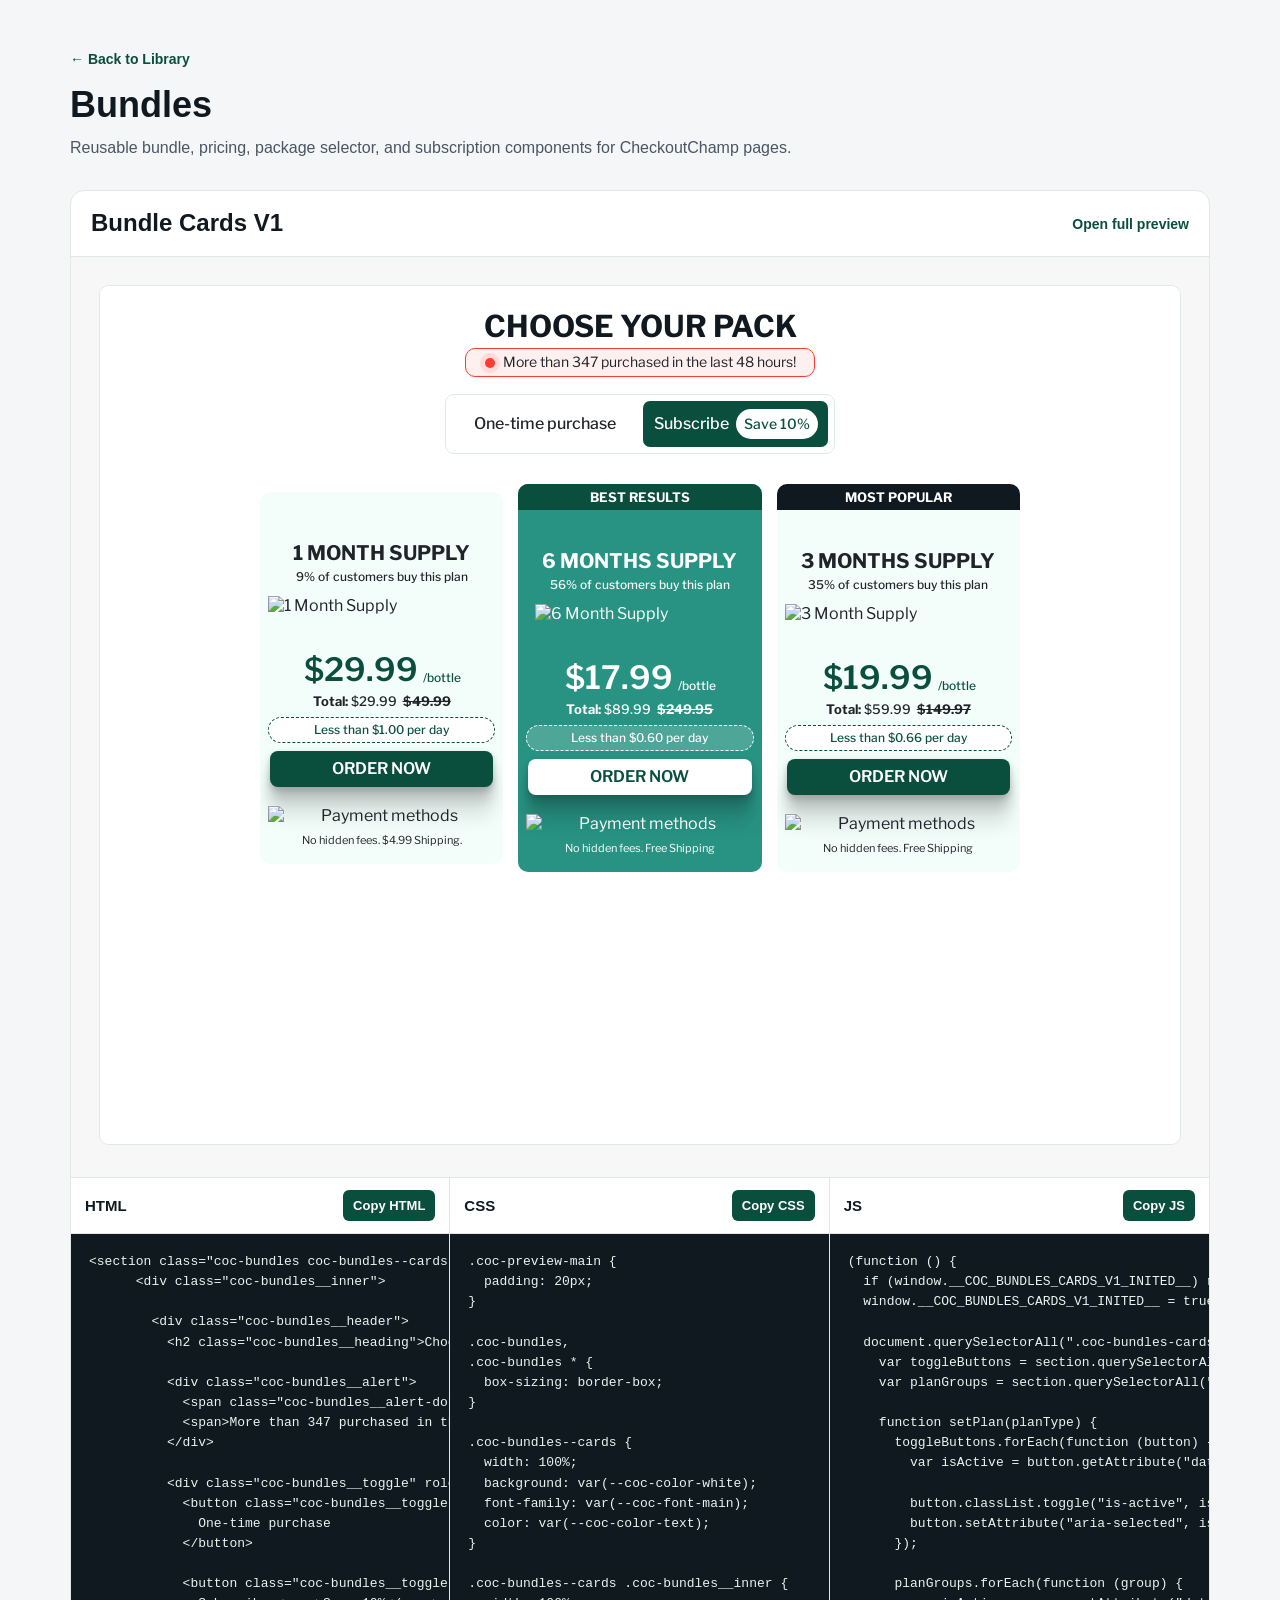
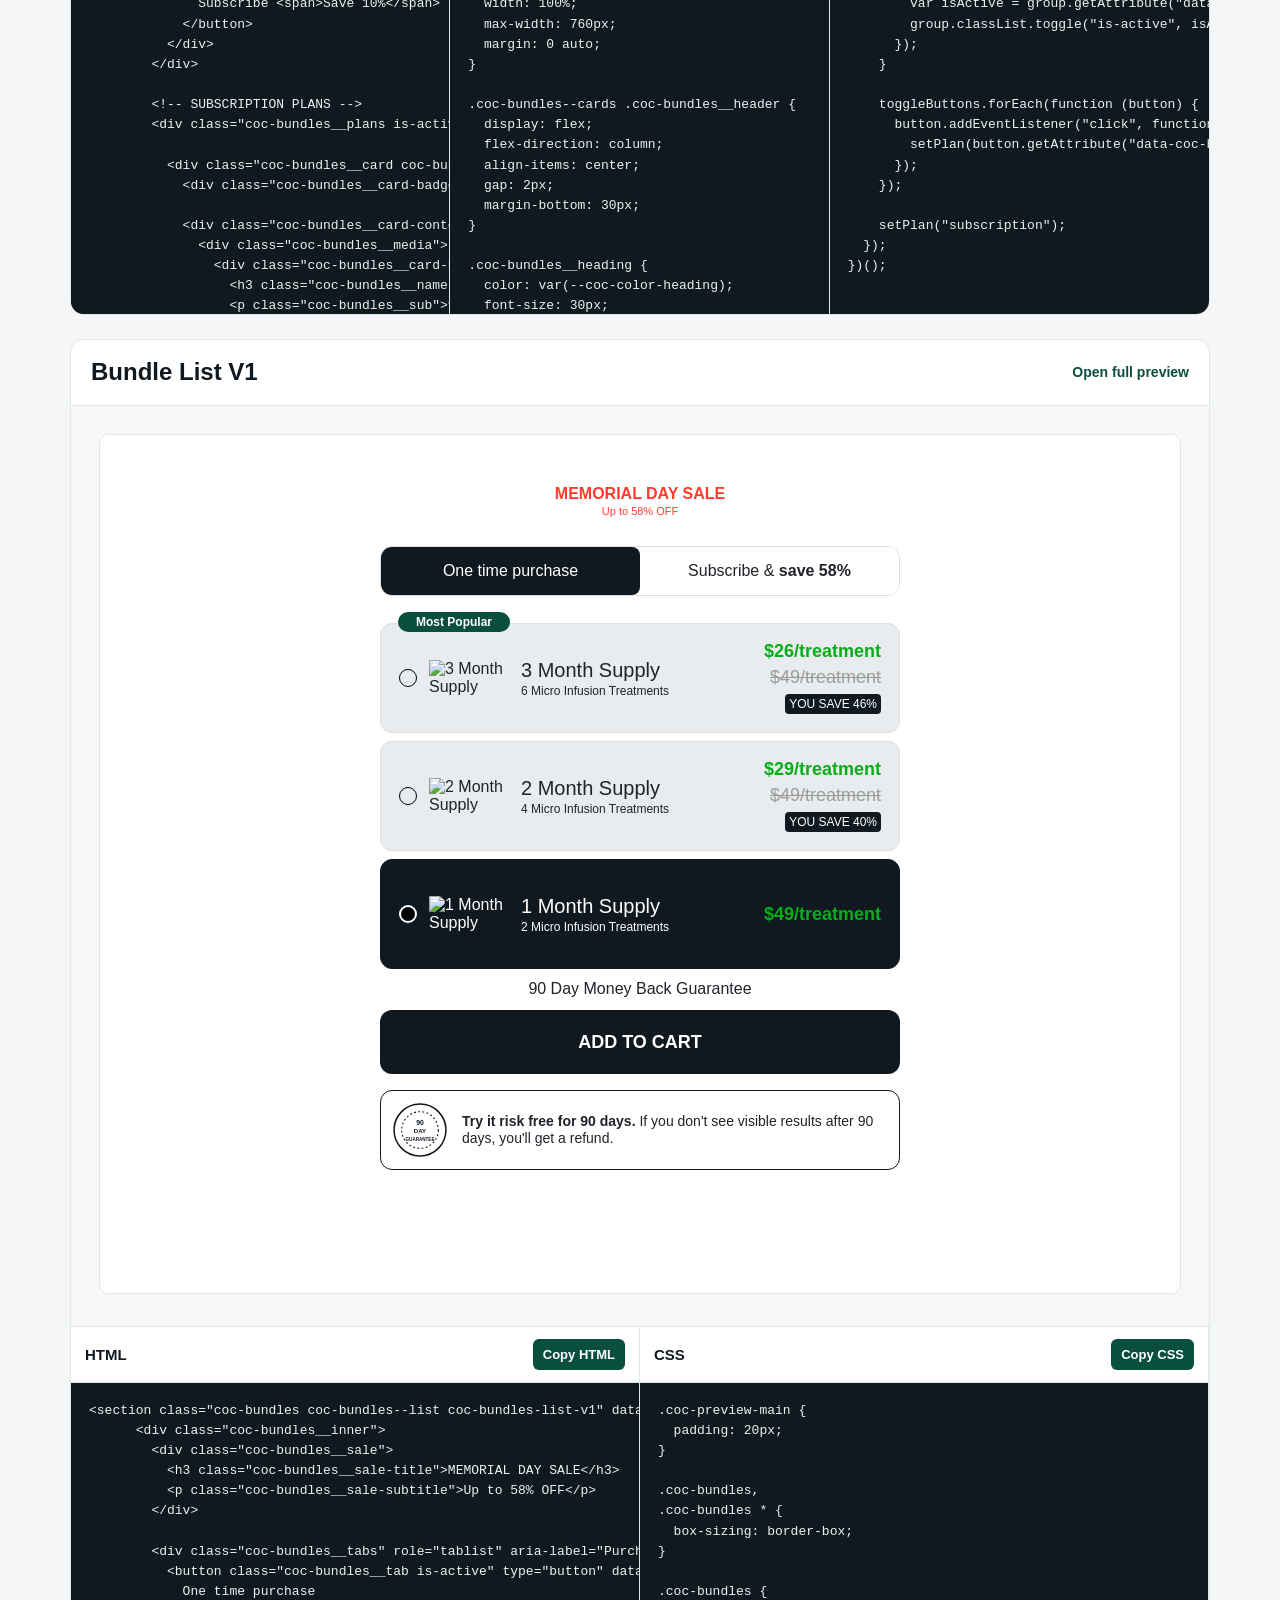
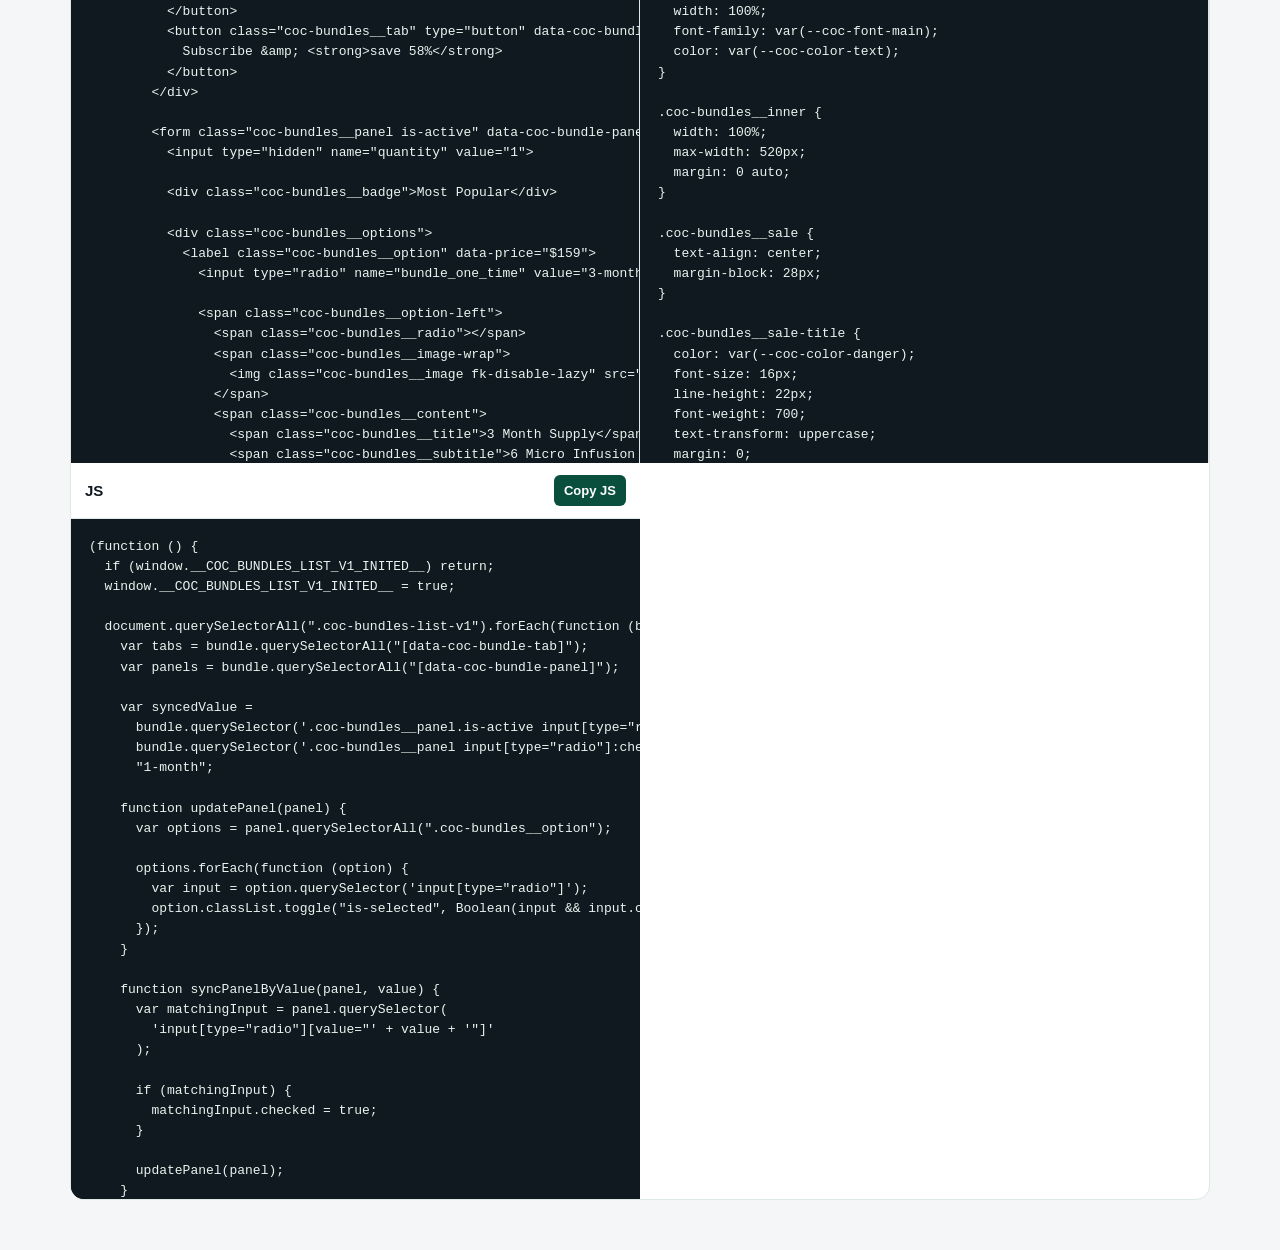
==== commit afbedb72: "Fix preview styling and code copy blocks" ====
--- a/components/bundles/index.html
+++ b/components/bundles/index.html
@@ -2,120 +2,145 @@
 <html lang="en">
 
 <head>
-    <meta charset="UTF-8" />
-    <meta name="viewport" content="width=device-width, initial-scale=1.0" />
+  <meta charset="UTF-8" />
+  <meta name="viewport" content="width=device-width, initial-scale=1.0" />
 
-    <title>Bundles | CheckoutChamp Section Library</title>
+  <title>Bundles | CheckoutChamp Section Library</title>
 
-    <link rel="stylesheet" href="../../global/base.css" />
-    <link rel="stylesheet" href="../../global/preview.css" />
-    <link rel="stylesheet" href="../../palettes/palette-01.css" />
+  <link rel="stylesheet" href="../../global/base.css" />
+  <link rel="stylesheet" href="../../global/preview.css" />
+  <link rel="stylesheet" href="../../palettes/palette-01.css" />
 
-    <style>
+  <style>
+    .component-code-grid.component-code-grid--three {
+      grid-template-columns: repeat(3, minmax(0, 1fr));
+    }
+
+    @media screen and (max-width: 1023px) {
       .component-code-grid.component-code-grid--three {
-  grid-template-columns: repeat(3, minmax(0, 1fr));
-}
-
-@media screen and (max-width: 1023px) {
-  .component-code-grid.component-code-grid--three {
-    grid-template-columns: 1fr;
-  }
-}
-    </style>
+        grid-template-columns: 1fr;
+      }
+    }
+  </style>
 </head>
 
 <body>
-    <main class="library">
-        <header class="library__header">
-            <a class="library-back" href="../../index.html">← Back to Library</a>
-            <h1>Bundles</h1>
-            <p>Reusable bundle, pricing, package selector, and subscription components for CheckoutChamp pages.</p>
-        </header>
+  <main class="library">
+    <header class="library__header">
+      <a class="library-back" href="../../index.html">← Back to Library</a>
+      <h1>Bundles</h1>
+      <p>Reusable bundle, pricing, package selector, and subscription components for CheckoutChamp pages.</p>
+    </header>
 
-        <section class="component-preview">
-            <div class="component-preview__head">
-                <h2>Bundle Cards V1</h2>
-                <a class="component-preview__open" href="./cards-v1/">Open full preview</a>
-            </div>
+    <section class="component-preview">
+      <div class="component-preview__head">
+        <h2>Bundle Cards V1</h2>
+        <a class="component-preview__open" href="./cards-v1/">Open full preview</a>
+      </div>
 
-            <div class="component-preview__render">
-                <iframe class="component-preview__iframe" src="./cards-v1/" title="Bundle Cards V1 Preview"></iframe>
-            </div>
-<div class="component-code-grid">
-  <div class="component-code-box">
-    <div class="component-code-box__top">
-      <h3>HTML</h3>
-      <button type="button" class="copy-code-btn" data-copy-target="bundle-cards-v1-html">
-        Copy HTML
-      </button>
-    </div>
+      <div class="component-preview__render">
+        <iframe class="component-preview__iframe" src="./cards-v1/" title="Bundle Cards V1 Preview"></iframe>
+      </div>
+      <div class="component-code-grid component-code-grid--three">
+        <div class="component-code-box">
+          <div class="component-code-box__top">
+            <h3>HTML</h3>
+            <button type="button" class="copy-code-btn" data-copy-target="bundle-cards-v1-html">
+              Copy HTML
+            </button>
+          </div>
 
-    <pre><code
-      id="bundle-cards-v1-html"
-      data-code-src="./cards-v1/index.html"
-      data-code-selector=".coc-bundles"
-    >Loading HTML...</code></pre>
-  </div>
+          <pre><code
+  id="bundle-cards-v1-html"
+  data-code-src="./cards-v1/index.html"
+  data-code-selector=".coc-bundles"
+>Loading HTML...</code></pre>
+        </div>
 
-  <div class="component-code-box">
-    <div class="component-code-box__top">
-      <h3>CSS</h3>
-      <button type="button" class="copy-code-btn" data-copy-target="bundle-cards-v1-css">
-        Copy CSS
-      </button>
-    </div>
+        <div class="component-code-box">
+          <div class="component-code-box__top">
+            <h3>CSS</h3>
+            <button type="button" class="copy-code-btn" data-copy-target="bundle-cards-v1-css">
+              Copy CSS
+            </button>
+          </div>
+          <pre><code
+  id="bundle-cards-v1-css"
+  data-code-src="./cards-v1/style.css"
+>Loading CSS...</code></pre>
+        </div>
+        <div class="component-code-box">
+          <div class="component-code-box__top">
+            <h3>JS</h3>
+            <button type="button" class="copy-code-btn" data-copy-target="bundle-cards-v1-css">
+              Copy JS
+            </button>
+          </div>
+          <pre><code
+  id="bundle-cards-v1-js"
+  data-code-src="./cards-v1/script.js"
+>Loading JS...</code></pre>
+        </div>
+      </div>
+    </section>
 
-    <pre><code
-      id="bundle-cards-v1-css"
-      data-code-src="./cards-v1/style.css"
-    >Loading CSS...</code></pre>
-  </div>
-</div>
-        </section>
+    <section class="component-preview">
+      <div class="component-preview__head">
+        <h2>Bundle List V1</h2>
+        <a class="component-preview__open" href="./list-v1/">Open full preview</a>
+      </div>
 
-        <section class="component-preview">
-            <div class="component-preview__head">
-                <h2>Bundle List V1</h2>
-                <a class="component-preview__open" href="./list-v1/">Open full preview</a>
-            </div>
+      <div class="component-preview__render">
+        <iframe class="component-preview__iframe" src="./list-v1/" title="Bundle List V1 Preview"></iframe>
+      </div>
+      <div class="component-code-grid">
+        <div class="component-code-box">
+          <div class="component-code-box__top">
+            <h3>HTML</h3>
+            <button type="button" class="copy-code-btn" data-copy-target="bundle-list-v1-html">
+              Copy HTML
+            </button>
+          </div>
 
-            <div class="component-preview__render">
-                <iframe class="component-preview__iframe" src="./list-v1/" title="Bundle List V1 Preview"></iframe>
-            </div>
-<div class="component-code-grid">
-  <div class="component-code-box">
-    <div class="component-code-box__top">
-      <h3>HTML</h3>
-      <button type="button" class="copy-code-btn" data-copy-target="bundle-list-v1-html">
-        Copy HTML
-      </button>
-    </div>
+          <pre><code
+  id="bundle-list-v1-html"
+  data-code-src="./list-v1/index.html"
+  data-code-selector=".coc-bundles"
+>Loading HTML...</code></pre>
+        </div>
 
-    <pre><code
-      id="bundle-list-v1-html"
-      data-code-src="./list-v1/index.html"
-      data-code-selector=".coc-bundles"
-    >Loading HTML...</code></pre>
-  </div>
+        <div class="component-code-box">
+          <div class="component-code-box__top">
+            <h3>CSS</h3>
+            <button type="button" class="copy-code-btn" data-copy-target="bundle-list-v1-css">
+              Copy CSS
+            </button>
+          </div>
 
-  <div class="component-code-box">
-    <div class="component-code-box__top">
-      <h3>CSS</h3>
-      <button type="button" class="copy-code-btn" data-copy-target="bundle-list-v1-css">
-        Copy CSS
-      </button>
-    </div>
+          <pre><code
+  id="bundle-list-v1-css"
+  data-code-src="./list-v1/style.css"
+>Loading CSS...</code></pre>
+        </div>
 
-    <pre><code
-      id="bundle-list-v1-css"
-      data-code-src="./list-v1/style.css"
-    >Loading CSS...</code></pre>
-  </div>
-</div>
-        </section>
-    </main>
+        <div class="component-code-box">
+          <div class="component-code-box__top">
+            <h3>JS</h3>
+            <button type="button" class="copy-code-btn" data-copy-target="bundle-list-v1-css">
+              Copy JS
+            </button>
+          </div>
 
-    <script src="../../global/preview.js"></script>
+          <pre><code
+  id="bundle-list-v1-js"
+  data-code-src="./list-v1/script.js"
+>Loading JS...</code></pre>
+        </div>
+      </div>
+    </section>
+  </main>
+
+  <script src="../../global/preview.js"></script>
 </body>
 
 </html>
--- a/global/preview.css
+++ b/global/preview.css
@@ -1,3 +1,14 @@
+* {
+  box-sizing: border-box;
+}
+
+body {
+  margin: 0;
+  background: #f4f6f8;
+  color: #101820;
+  font-family: Arial, sans-serif;
+}
+
 .library {
   width: 100%;
   max-width: 1180px;
@@ -5,9 +16,105 @@
   padding: 50px 20px;
 }
 
+.library__header {
+  margin-bottom: 30px;
+}
+
+.library h1 {
+  font-size: 36px;
+  line-height: 1.2;
+  margin: 0 0 10px;
+}
+
+.library p {
+  font-size: 16px;
+  line-height: 1.5;
+  color: #4b5563;
+  margin: 0;
+}
+
+.library-group {
+  background: #ffffff;
+  border: 1px solid #dfe8e4;
+  border-radius: 14px;
+  padding: 24px;
+}
+
+.library-group h2 {
+  font-size: 24px;
+  margin: 0 0 18px;
+}
+
+.library-card {
+  display: block;
+  border: 1px solid #dfe8e4;
+  border-radius: 10px;
+  background: #ffffff;
+  color: #0a4f3d;
+  text-decoration: none;
+  margin-bottom: 12px;
+  padding: 16px;
+}
+
+.library-card:hover {
+  background: #f3fefa;
+}
+
+.library-card strong {
+  display: block;
+  font-size: 18px;
+  font-weight: 700;
+}
+
+.library-card span {
+  display: block;
+  color: #4b5563;
+  font-size: 14px;
+  font-weight: 400;
+  margin-top: 4px;
+}
+
+.library-back {
+  display: inline-block;
+  color: #0a4f3d;
+  font-size: 14px;
+  font-weight: 700;
+  text-decoration: none;
+  margin-bottom: 16px;
+}
+
 .component-preview {
   width: 100%;
   max-width: 100%;
+  background: #ffffff;
+  border: 1px solid #dfe8e4;
+  border-radius: 14px;
+  margin-top: 24px;
+  overflow: hidden;
+}
+
+.component-preview__head {
+  display: flex;
+  align-items: center;
+  justify-content: space-between;
+  gap: 16px;
+  border-bottom: 1px solid #dfe8e4;
+  padding: 18px 20px;
+}
+
+.component-preview__head h2 {
+  margin: 0;
+  color: #101820;
+  font-size: 24px;
+  font-weight: 700;
+  line-height: 120%;
+}
+
+.component-preview__open {
+  color: #0a4f3d;
+  font-size: 14px;
+  font-weight: 700;
+  text-decoration: none;
 }
 
 .component-preview__render {
@@ -31,27 +138,83 @@
   border-top: 1px solid #dfe8e4;
 }
 
+.component-code-grid.component-code-grid--three {
+  grid-template-columns: repeat(3, minmax(0, 1fr));
+}
+
+.component-code-box {
+  min-width: 0;
+  border-right: 1px solid #dfe8e4;
+  background: #101820;
+}
+
+.component-code-box:last-child {
+  border-right: 0;
+}
+
+.component-code-box__top {
+  display: flex;
+  align-items: center;
+  justify-content: space-between;
+  gap: 16px;
+  background: #ffffff;
+  border-bottom: 1px solid #dfe8e4;
+  padding: 12px 14px;
+}
+
+.component-code-box__top h3 {
+  margin: 0;
+  color: #101820;
+  font-size: 15px;
+  font-weight: 700;
+}
+
+.copy-code-btn {
+  border: 0;
+  border-radius: 6px;
+  background: #0a4f3d;
+  color: #ffffff;
+  font-size: 13px;
+  font-weight: 700;
+  padding: 8px 10px;
+  cursor: pointer;
+}
+
 .component-code-box pre {
   max-height: 680px;
   min-height: 520px;
   overflow: auto;
   margin: 0;
+  background: #101820;
   padding: 18px;
 }
 
 .component-code-box code {
+  display: block;
   color: #e8f5ef;
+  background: #101820;
   font-family: Consolas, Monaco, "Courier New", monospace;
   font-size: 13px;
   line-height: 1.55;
   white-space: pre;
 }
 
+@media screen and (max-width: 1023px) {
+  .component-code-grid.component-code-grid--three {
+    grid-template-columns: 1fr;
+  }
+}
+
 @media screen and (max-width: 767px) {
   .library {
     padding: 32px 14px;
   }
 
+  .component-preview__head {
+    align-items: flex-start;
+    flex-direction: column;
+  }
+
   .component-preview__render {
     padding: 16px;
   }
@@ -62,6 +225,15 @@
 
   .component-code-grid {
     grid-template-columns: 1fr;
+  }
+
+  .component-code-box {
+    border-right: 0;
+    border-bottom: 1px solid #dfe8e4;
+  }
+
+  .component-code-box:last-child {
+    border-bottom: 0;
   }
 
   .component-code-box pre {
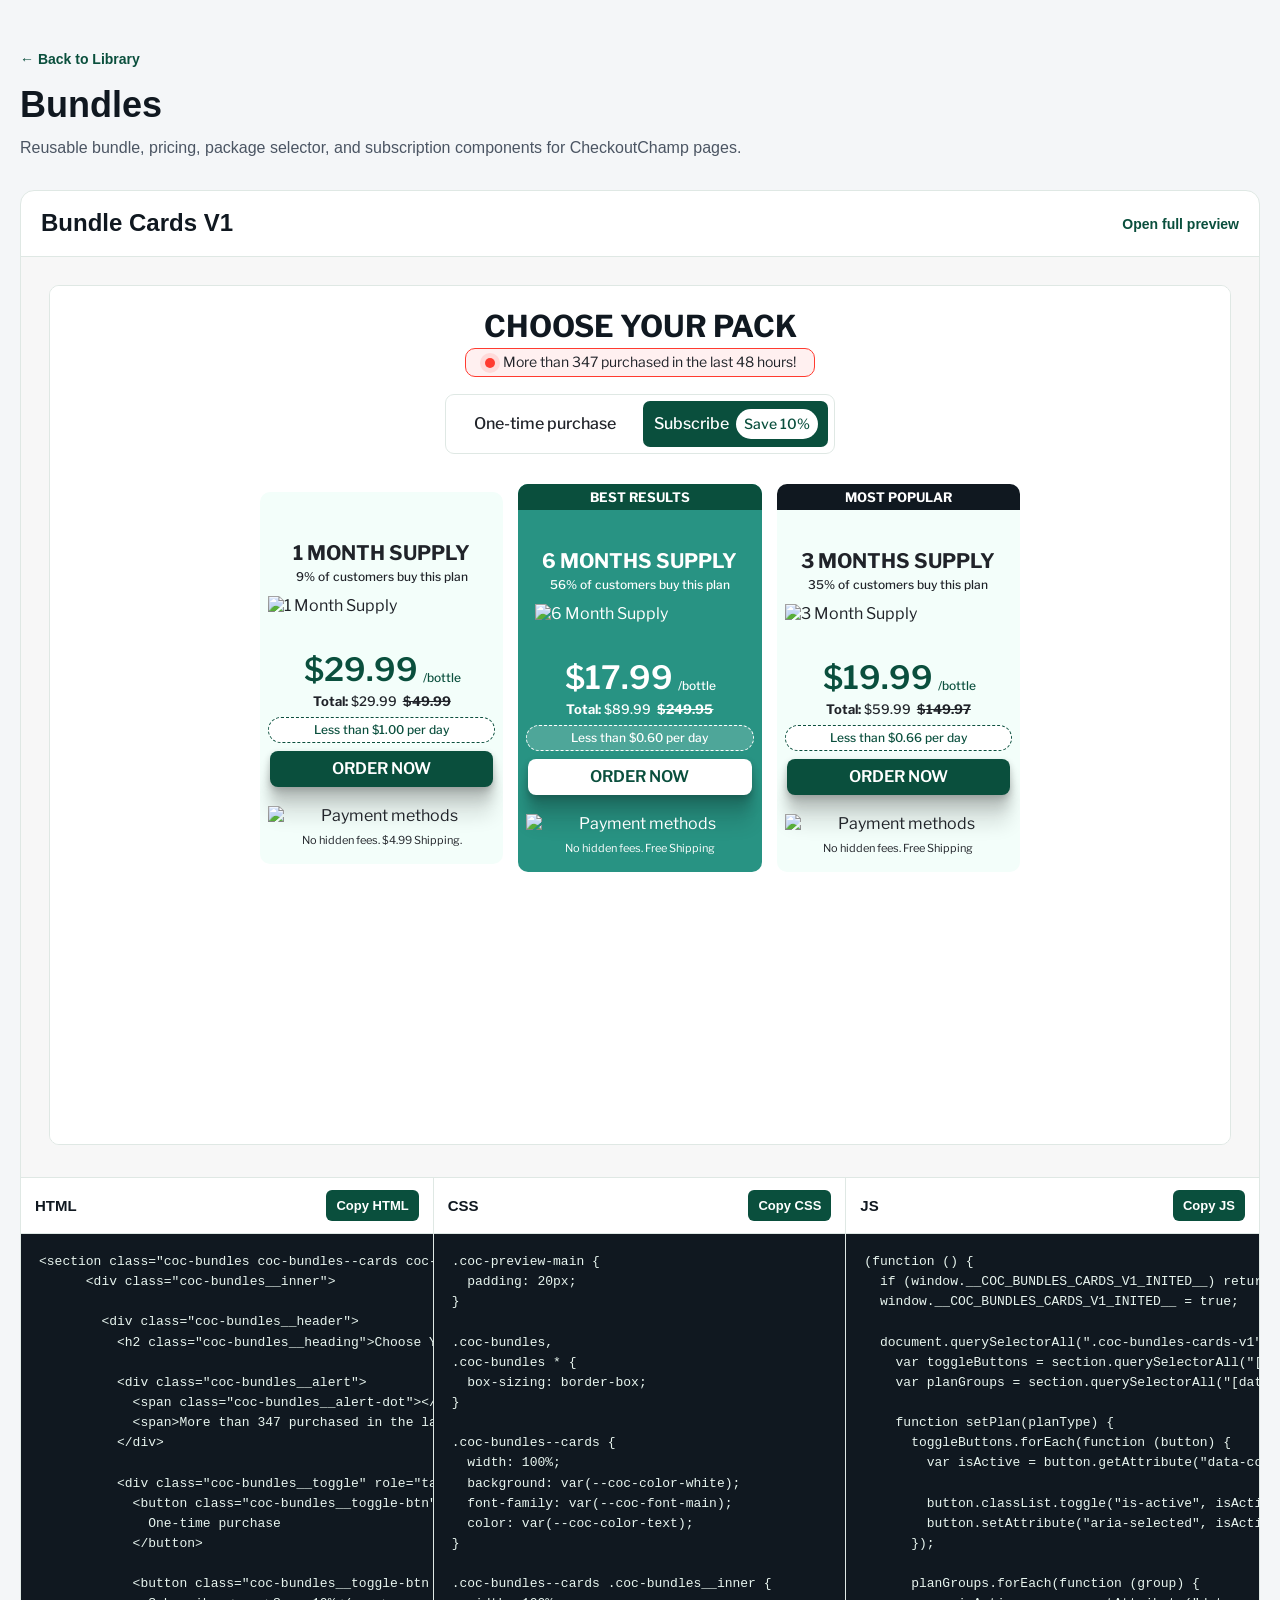
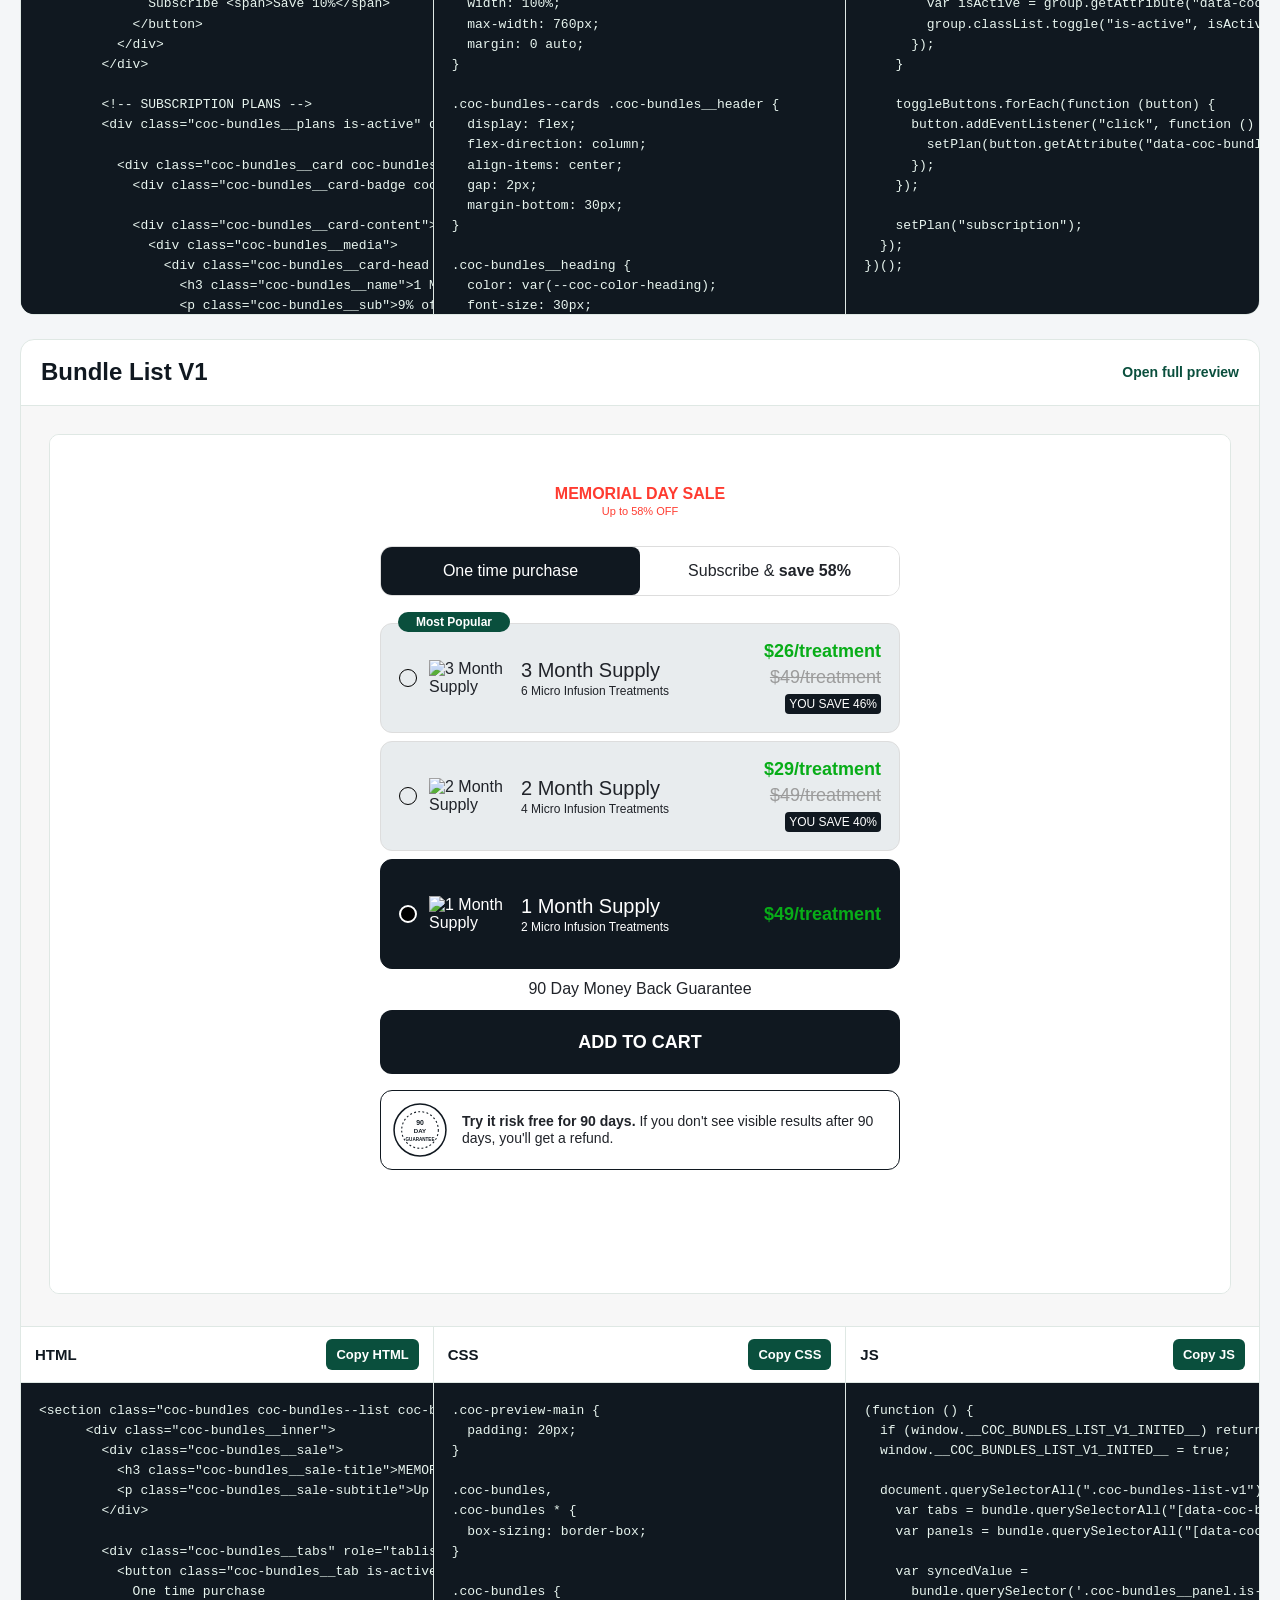
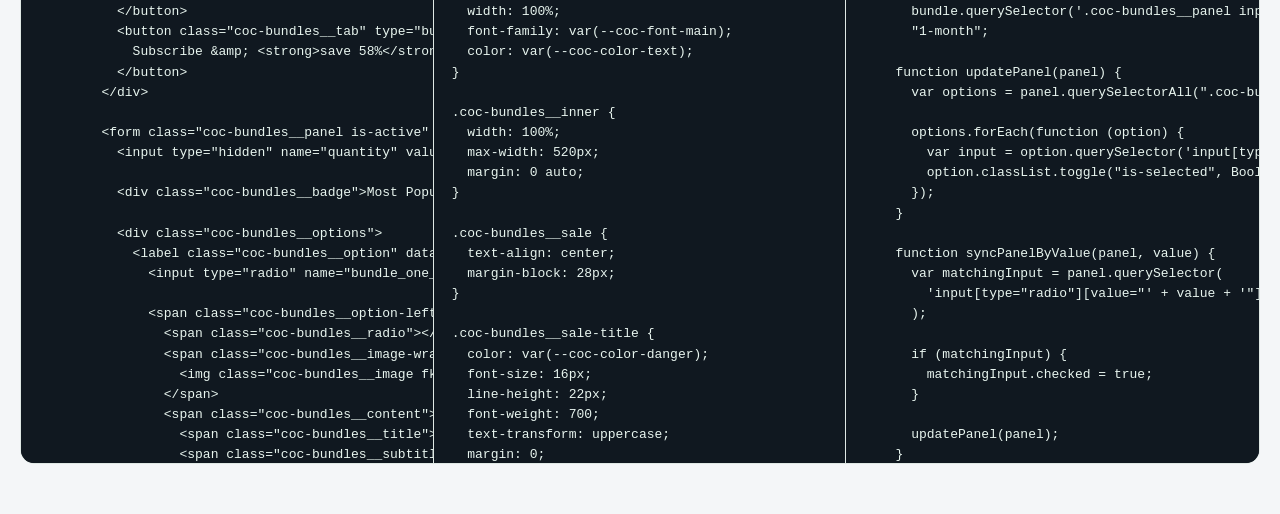
==== commit 2fcbd232: "Fix preview styling and code copy blocks" ====
--- a/components/bundles/index.html
+++ b/components/bundles/index.html
@@ -93,7 +93,7 @@
       <div class="component-preview__render">
         <iframe class="component-preview__iframe" src="./list-v1/" title="Bundle List V1 Preview"></iframe>
       </div>
-      <div class="component-code-grid">
+      <div class="component-code-grid component-code-grid--three">
         <div class="component-code-box">
           <div class="component-code-box__top">
             <h3>HTML</h3>
--- a/global/preview.css
+++ b/global/preview.css
@@ -9,13 +9,16 @@
   font-family: Arial, sans-serif;
 }
 
+
 .library {
   width: 100%;
-  max-width: 1180px;
+  max-width: 100%;
   margin: 0 auto;
   padding: 50px 20px;
 }
-
+.library.main-library{
+  max-width: 1200px;
+}
 .library__header {
   margin-bottom: 30px;
 }
